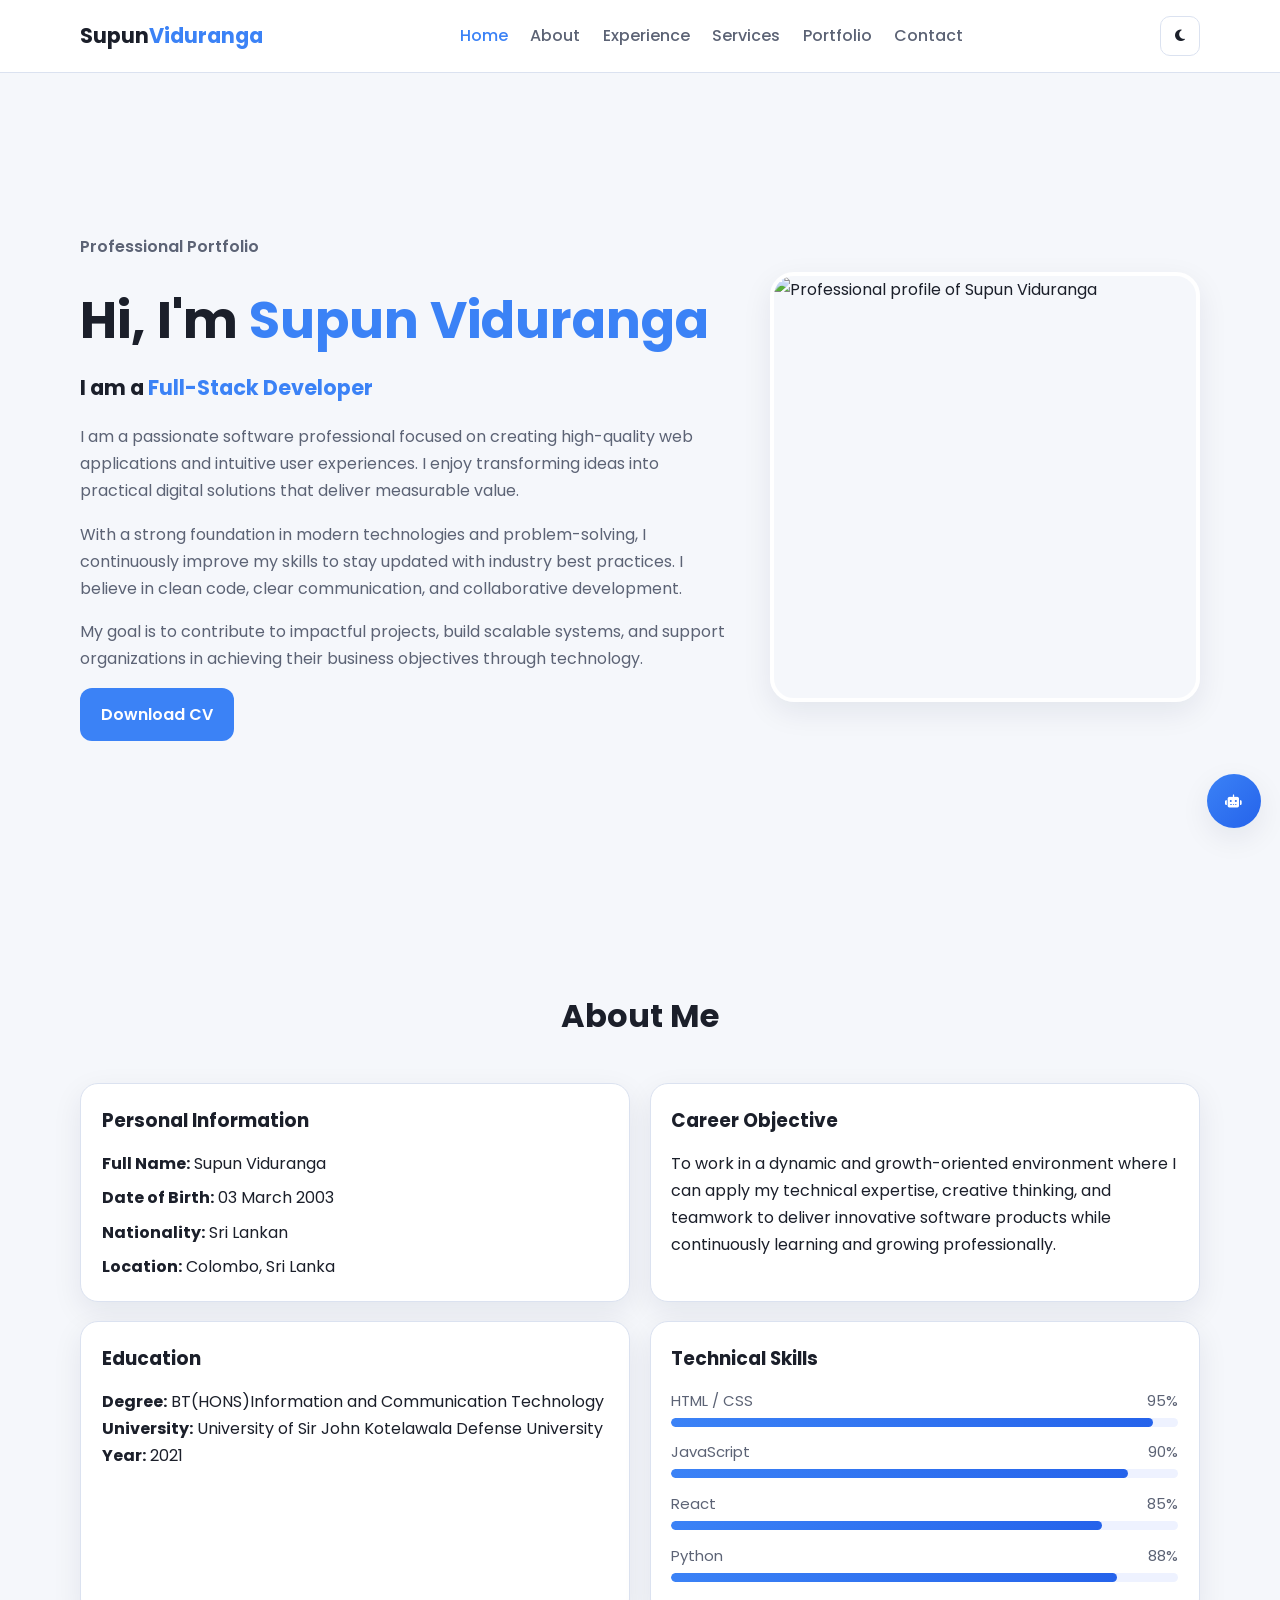
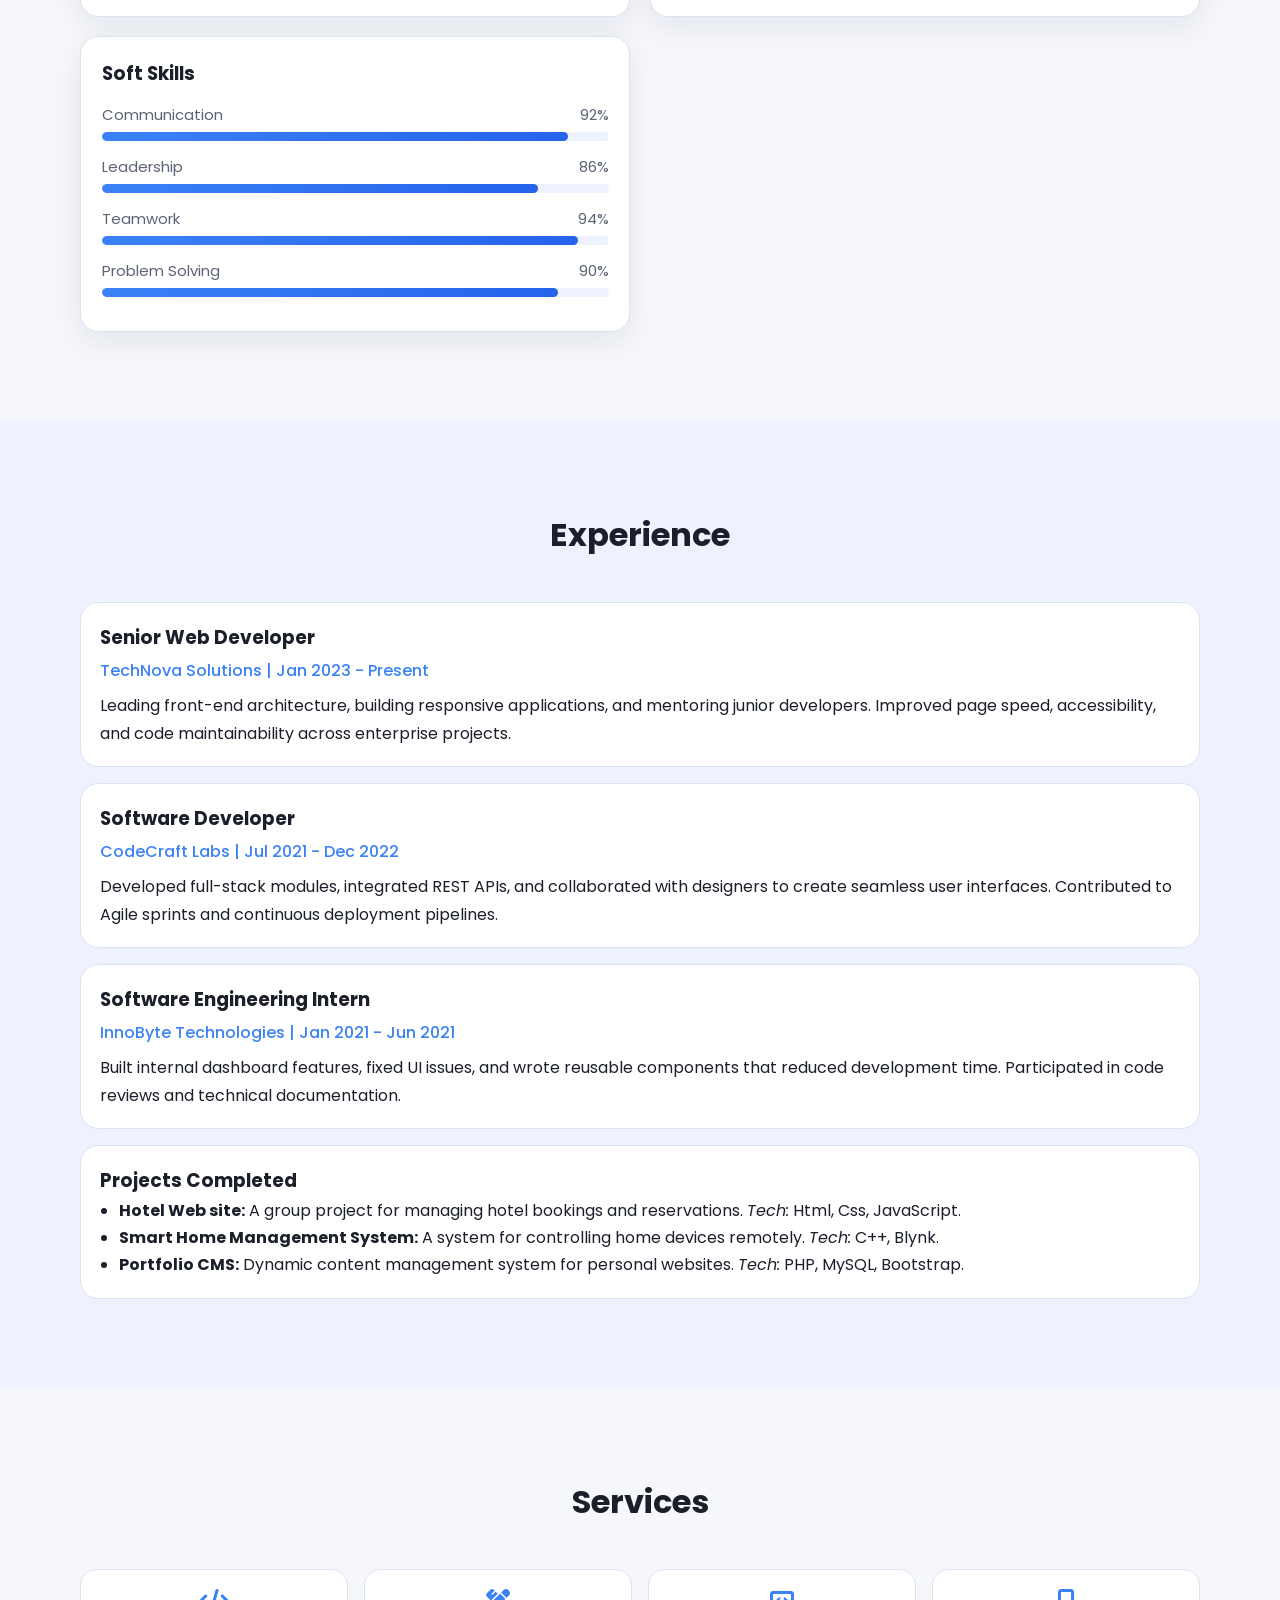
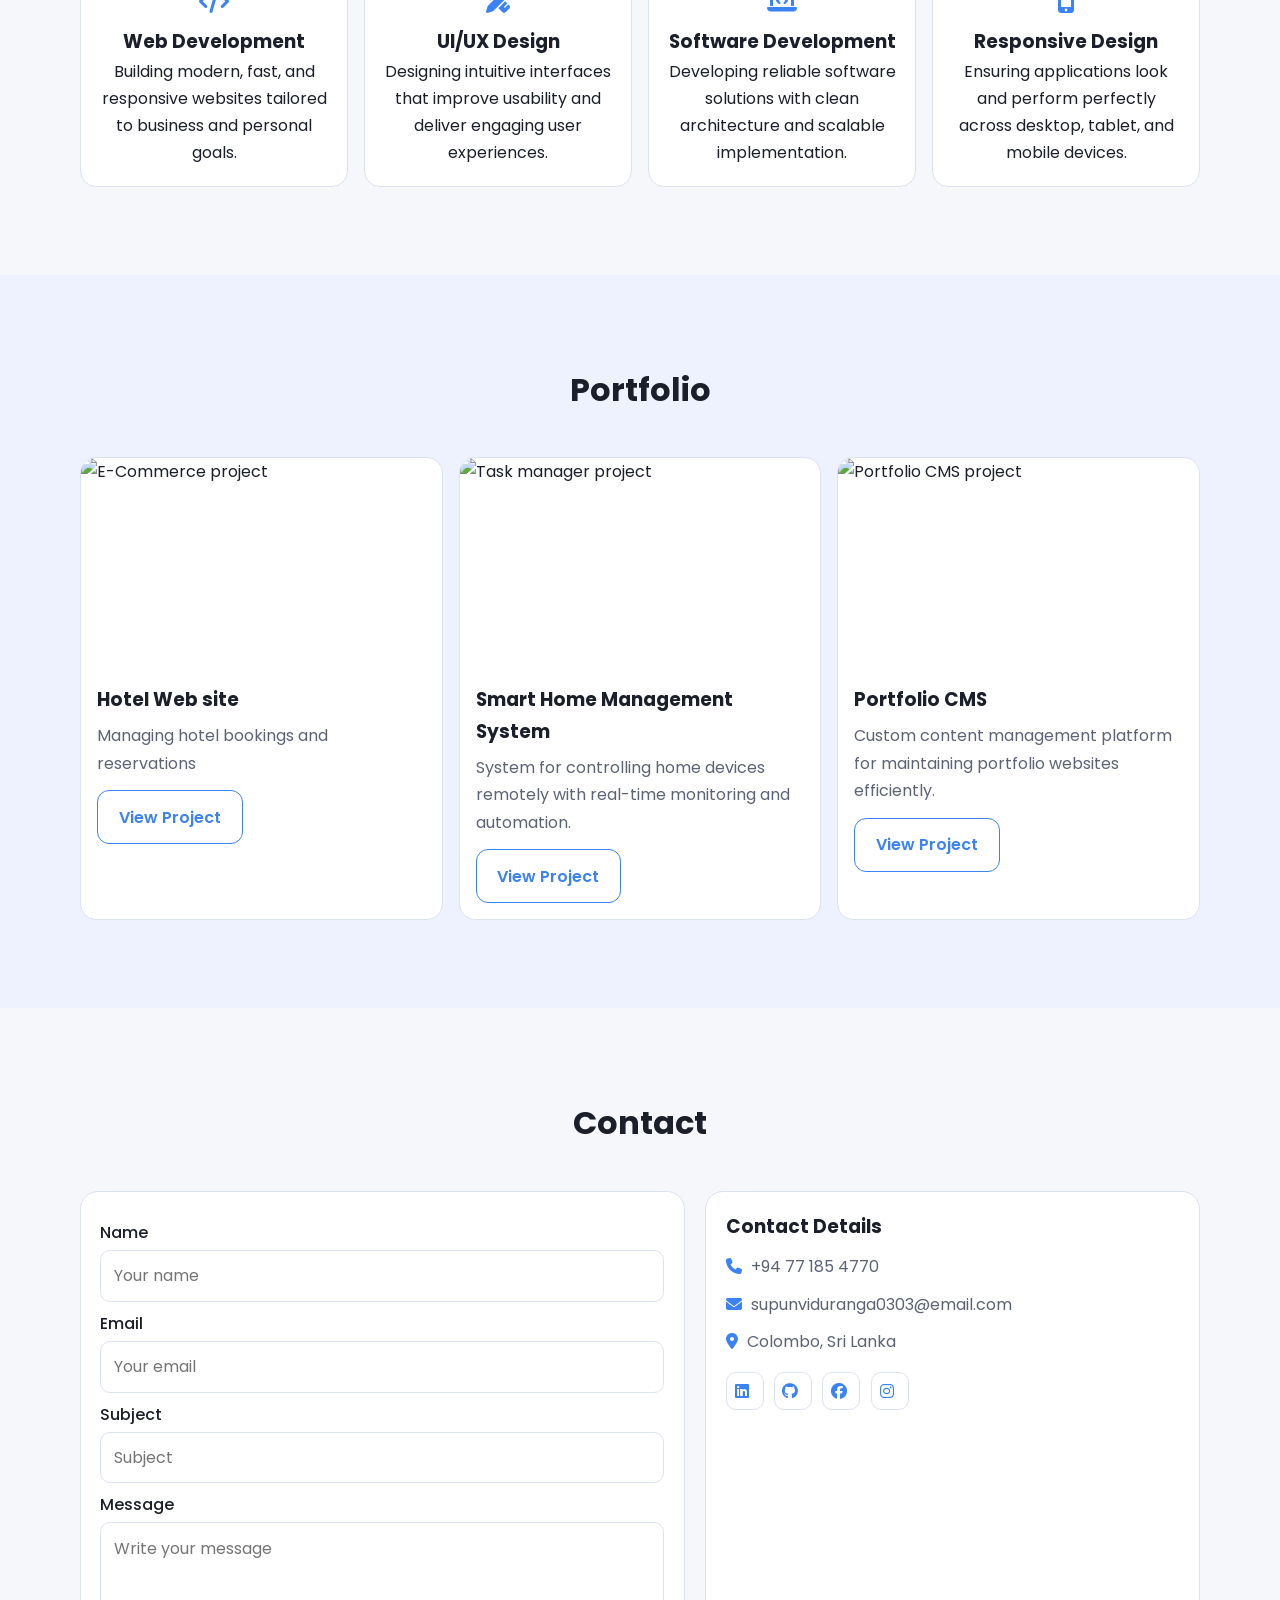
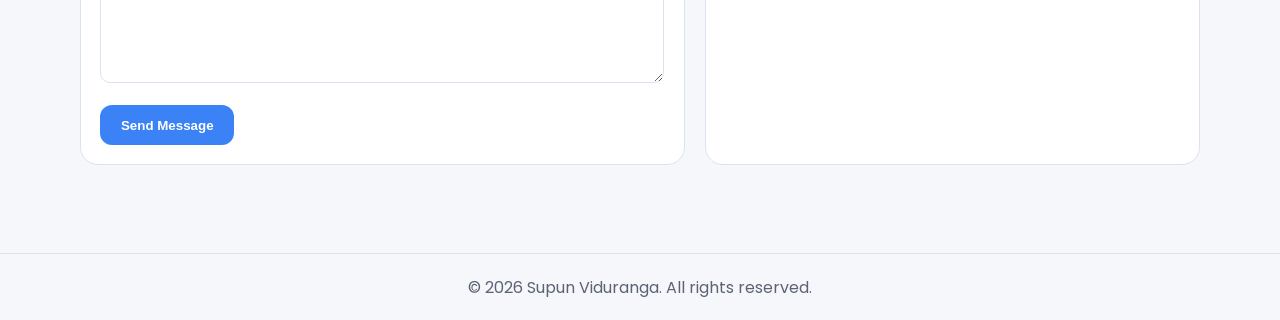
==== index.html @ 075c1f42 "Add main functionality and styles for portfolio website - Implement JavaScript for loader, mobile na" ====
<!DOCTYPE html>
<html lang="en" data-theme="light">
<head>
  <meta charset="UTF-8" />
  <meta name="viewport" content="width=device-width, initial-scale=1.0" />
  <meta name="description" content="Professional personal portfolio website" />
  <title>Supun Viduranga | Professional Portfolio</title>
  <link rel="preconnect" href="https://fonts.googleapis.com" />
  <link rel="preconnect" href="https://fonts.gstatic.com" crossorigin />
  <link href="https://fonts.googleapis.com/css2?family=Poppins:wght@300;400;500;600;700&display=swap" rel="stylesheet" />
  <link rel="stylesheet" href="https://cdnjs.cloudflare.com/ajax/libs/font-awesome/6.5.2/css/all.min.css" crossorigin="anonymous" referrerpolicy="no-referrer" />
  <link rel="stylesheet" href="style.css" />
</head>
<body>
  <!-- Loading Animation -->
  <div id="loader" class="loader-wrapper" aria-hidden="true">
    <div class="loader"></div>
  </div>

  <!-- Header / Sticky Navigation -->
  <header id="header" class="header">
    <nav class="navbar container">
      <a href="#home" class="logo">Supun<span>Viduranga</span></a>

      <button id="menu-toggle" class="menu-toggle" aria-label="Toggle menu" aria-expanded="false">
        <i class="fa-solid fa-bars"></i>
      </button>

      <ul id="nav-links" class="nav-links">
        <li><a href="#home">Home</a></li>
        <li><a href="#about">About</a></li>
        <li><a href="#experience">Experience</a></li>
        <li><a href="#services">Services</a></li>
        <li><a href="#portfolio">Portfolio</a></li>
        <li><a href="#contact">Contact</a></li>
      </ul>

      <button id="theme-toggle" class="theme-toggle" aria-label="Toggle light and dark theme">
        <i class="fa-solid fa-moon"></i>
      </button>
    </nav>
  </header>

  <main>
    <!-- Home Section -->
    <section id="home" class="section hero">
      <div class="container hero-content">
        <div class="hero-text">
          <p class="section-tag">Professional Portfolio</p>
          <h1>Hi, I'm <span>Supun Viduranga</span></h1>
          <h2 class="typing-line">I am a <span id="typing-text"></span></h2>
          <p>
            I am a passionate software professional focused on creating high-quality web applications and intuitive user experiences.
            I enjoy transforming ideas into practical digital solutions that deliver measurable value.
          </p>
          <p>
            With a strong foundation in modern technologies and problem-solving, I continuously improve my skills to stay updated
            with industry best practices. I believe in clean code, clear communication, and collaborative development.
          </p>
          <p>
            My goal is to contribute to impactful projects, build scalable systems, and support organizations in achieving their
            business objectives through technology.
          </p>
          <a href="C:\Degree\My portfolio\mycv.pdf" class="btn" download>Download CV</a>
        </div>
        <div class="hero-image">
          <img src="C:\Degree\My portfolio\my photo.jpeg" alt="Professional profile of Supun Viduranga" />
        </div>
      </div>
    </section>

    <!-- About Me Section -->
    <section id="about" class="section">
      <div class="container">
        <h2 class="section-title">About Me</h2>
        <div class="about-grid">
          <div class="about-card">
            <h3>Personal Information</h3>
            <ul class="info-list">
              <li><strong>Full Name:</strong> Supun Viduranga</li>
              <li><strong>Date of Birth:</strong> 03 March 2003</li>
              <li><strong>Nationality:</strong> Sri Lankan</li>
              <li><strong>Location:</strong> Colombo, Sri Lanka</li>
            </ul>
          </div>

          <div class="about-card">
            <h3>Career Objective</h3>
            <p>
              To work in a dynamic and growth-oriented environment where I can apply my technical expertise, creative thinking,
              and teamwork to deliver innovative software products while continuously learning and growing professionally.
            </p>
          </div>

          <div class="about-card">
            <h3>Education</h3>
            <p><strong>Degree:</strong> BT(HONS)Information and Communication Technology</p>
            <p><strong>University:</strong> University of Sir John Kotelawala Defense University</p>
            <p><strong>Year:</strong> 2021</p>
          </div>

          <div class="about-card">
            <h3>Technical Skills</h3>
            <div class="skill">
              <div class="skill-label"><span>HTML / CSS</span><span>95%</span></div>
              <div class="progress"><span style="width: 95%"></span></div>
            </div>
            <div class="skill">
              <div class="skill-label"><span>JavaScript</span><span>90%</span></div>
              <div class="progress"><span style="width: 90%"></span></div>
            </div>
            <div class="skill">
              <div class="skill-label"><span>React</span><span>85%</span></div>
              <div class="progress"><span style="width: 85%"></span></div>
            </div>
            <div class="skill">
              <div class="skill-label"><span>Python</span><span>88%</span></div>
              <div class="progress"><span style="width: 88%"></span></div>
            </div>
          </div>

          <div class="about-card">
            <h3>Soft Skills</h3>
            <div class="skill">
              <div class="skill-label"><span>Communication</span><span>92%</span></div>
              <div class="progress"><span style="width: 92%"></span></div>
            </div>
            <div class="skill">
              <div class="skill-label"><span>Leadership</span><span>86%</span></div>
              <div class="progress"><span style="width: 86%"></span></div>
            </div>
            <div class="skill">
              <div class="skill-label"><span>Teamwork</span><span>94%</span></div>
              <div class="progress"><span style="width: 94%"></span></div>
            </div>
            <div class="skill">
              <div class="skill-label"><span>Problem Solving</span><span>90%</span></div>
              <div class="progress"><span style="width: 90%"></span></div>
            </div>
          </div>
        </div>
      </div>
    </section>

    <!-- Experience Section -->
    <section id="experience" class="section alt-bg">
      <div class="container">
        <h2 class="section-title">Experience</h2>
        <div class="timeline">
          <article class="timeline-card">
            <h3>Senior Web Developer</h3>
            <p class="meta">TechNova Solutions | Jan 2023 - Present</p>
            <p>
              Leading front-end architecture, building responsive applications, and mentoring junior developers. Improved page speed,
              accessibility, and code maintainability across enterprise projects.
            </p>
          </article>

          <article class="timeline-card">
            <h3>Software Developer</h3>
            <p class="meta">CodeCraft Labs | Jul 2021 - Dec 2022</p>
            <p>
              Developed full-stack modules, integrated REST APIs, and collaborated with designers to create seamless user interfaces.
              Contributed to Agile sprints and continuous deployment pipelines.
            </p>
          </article>

          <article class="timeline-card">
            <h3>Software Engineering Intern</h3>
            <p class="meta">InnoByte Technologies | Jan 2021 - Jun 2021</p>
            <p>
              Built internal dashboard features, fixed UI issues, and wrote reusable components that reduced development time.
              Participated in code reviews and technical documentation.
            </p>
          </article>
        </div>

        <div class="projects-summary">
          <h3>Projects Completed</h3>
          <ul>
            <li><strong>Hotel Web site:</strong> A group project for managing hotel bookings and reservations. <em>Tech:</em> Html, Css, JavaScript.</li>
            <li><strong>Smart Home Management System:</strong> A system for controlling home devices remotely. <em>Tech:</em> C++, Blynk.</li>
            <li><strong>Portfolio CMS:</strong> Dynamic content management system for personal websites. <em>Tech:</em> PHP, MySQL, Bootstrap.</li>
          </ul>
        </div>
      </div>
    </section>

    <!-- Services Section -->
    <section id="services" class="section">
      <div class="container">
        <h2 class="section-title">Services</h2>
        <div class="services-grid">
          <article class="service-card">
            <i class="fa-solid fa-code"></i>
            <h3>Web Development</h3>
            <p>Building modern, fast, and responsive websites tailored to business and personal goals.</p>
          </article>
          <article class="service-card">
            <i class="fa-solid fa-pen-ruler"></i>
            <h3>UI/UX Design</h3>
            <p>Designing intuitive interfaces that improve usability and deliver engaging user experiences.</p>
          </article>
          <article class="service-card">
            <i class="fa-solid fa-laptop-code"></i>
            <h3>Software Development</h3>
            <p>Developing reliable software solutions with clean architecture and scalable implementation.</p>
          </article>
          <article class="service-card">
            <i class="fa-solid fa-mobile-screen-button"></i>
            <h3>Responsive Design</h3>
            <p>Ensuring applications look and perform perfectly across desktop, tablet, and mobile devices.</p>
          </article>
        </div>
      </div>
    </section>

    <!-- Portfolio / Projects Section -->
    <section id="portfolio" class="section alt-bg">
      <div class="container">
        <h2 class="section-title">Portfolio</h2>
        <div class="portfolio-grid">
          <article class="project-card">
            <img src="https://images.unsplash.com/photo-1461749280684-dccba630e2f6?w=800&h=500&fit=crop" alt="E-Commerce project" />
            <div class="project-content">
              <h3>Hotel Web site</h3>
              <p>Managing hotel bookings and reservations</p>
              <a class="btn-outline" href="https://github.com" target="_blank" rel="noopener noreferrer">View Project</a>
            </div>
          </article>

          <article class="project-card">
            <img src="https://images.unsplash.com/photo-1516116216624-53e697fedbea?w=800&h=500&fit=crop" alt="Task manager project" />
            <div class="project-content">
              <h3>Smart Home Management System</h3>
              <p>System for controlling home devices remotely with real-time monitoring and automation.</p>
              <a class="btn-outline" href="https://github.com/Supun-0303/Smart-Home" target="_blank" rel="noopener noreferrer">View Project</a>
            </div>
          </article>

          <article class="project-card">
            <img src="https://images.unsplash.com/photo-1498050108023-c5249f4df085?w=800&h=500&fit=crop" alt="Portfolio CMS project" />
            <div class="project-content">
              <h3>Portfolio CMS</h3>
              <p>Custom content management platform for maintaining portfolio websites efficiently.</p>
              <a class="btn-outline" href="https://github.com" target="_blank" rel="noopener noreferrer">View Project</a>
            </div>
          </article>
        </div>
      </div>
    </section>

    <!-- Contact Section -->
    <section id="contact" class="section">
      <div class="container">
        <h2 class="section-title">Contact</h2>
        <div class="contact-grid">
          <form class="contact-form" id="contact-form">
            <label for="name">Name</label>
            <input type="text" id="name" name="name" placeholder="Your name" required />

            <label for="email">Email</label>
            <input type="email" id="email" name="email" placeholder="Your email" required />

            <label for="subject">Subject</label>
            <input type="text" id="subject" name="subject" placeholder="Subject" required />

            <label for="message">Message</label>
            <textarea id="message" name="message" rows="5" placeholder="Write your message" required></textarea>

            <button type="submit" class="btn">Send Message</button>
          </form>

          <div class="contact-info">
            <h3>Contact Details</h3>
            <p><i class="fa-solid fa-phone"></i> +94 77 185 4770</p>
            <p><i class="fa-solid fa-envelope"></i> supunviduranga0303@email.com</p>
            <p><i class="fa-solid fa-location-dot"></i> Colombo, Sri Lanka</p>

            <div class="social-links">
              <a href="https://www.linkedin.com/in/supun-viduranga-77b455316?utm_source=share&utm_campaign=share_via&utm_content=profile&utm_medium=android_app" target="_blank" rel="noopener noreferrer" aria-label="LinkedIn"><i class="fa-brands fa-linkedin"></i></a>
              <a href="https://github.com/Supun-0303" target="_blank" rel="noopener noreferrer" aria-label="GitHub"><i class="fa-brands fa-github"></i></a>
              <a href="https://www.facebook.com/supun.viduranga.12/about/?fb_profile_edit_entry_point=%7B%22click_point%22%3A%22edit_profile_button%22%2C%22feature%22%3A%22profile_header%22%7D&id=100032222" target="_blank" rel="noopener noreferrer" aria-label="Facebook"><i class="fa-brands fa-facebook"></i></a>
              <a href="https://www.instagram.com/supun_0303_/" target="_blank" rel="noopener noreferrer" aria-label="Instagram"><i class="fa-brands fa-instagram"></i></a>
            </div>
        </div>
      </div>
    </section>
  </main>

  <!-- Scroll To Top -->
  <button id="scroll-top" class="scroll-top" aria-label="Scroll to top">
    <i class="fa-solid fa-arrow-up"></i>
  </button>

  <!-- Floating AI Chatbot -->
  <button id="chatbot-toggle" class="chatbot-toggle" aria-label="Open AI Chatbot">
    <i class="fa-solid fa-robot"></i>
  </button>

  <section id="chatbot-box" class="chatbot-box" aria-label="AI Chatbot" aria-hidden="true">
    <header class="chatbot-header">
      <h3>AI Assistant</h3>
      <button id="chatbot-close" aria-label="Close chatbot"><i class="fa-solid fa-xmark"></i></button>
    </header>

    <div id="chatbot-messages" class="chatbot-messages">
      <div class="bot-message">Hello! Ask me about my skills, projects, or who I am.</div>
    </div>

    <form id="chatbot-form" class="chatbot-input-area">
      <input type="text" id="chatbot-input" placeholder="Ask something..." required />
      <button type="submit"><i class="fa-solid fa-paper-plane"></i></button>
    </form>
  </section>

  <footer class="footer">
    <div class="container">
      <p>&copy; 2026 Supun Viduranga. All rights reserved.</p>
    </div>
  </footer>

  <script src="script.js"></script>
</body>
</html>
---- style.css ----
/* Base Reset */
* {
  margin: 0;
  padding: 0;
  box-sizing: border-box;
}

:root {
  --bg: #f5f7fb;
  --surface: #ffffff;
  --surface-alt: #eef2ff;
  --text: #1b1f2a;
  --muted: #5c6375;
  --primary: #3b82f6;
  --primary-dark: #2563eb;
  --border: #dbe2f0;
  --shadow: 0 10px 30px rgba(19, 31, 63, 0.08);
}

html[data-theme="dark"] {
  --bg: #0f172a;
  --surface: #111827;
  --surface-alt: #1f2937;
  --text: #e5e7eb;
  --muted: #9ca3af;
  --primary: #60a5fa;
  --primary-dark: #3b82f6;
  --border: #334155;
  --shadow: 0 12px 28px rgba(0, 0, 0, 0.35);
}

html {
  scroll-behavior: smooth;
}

body {
  font-family: "Poppins", sans-serif;
  background: var(--bg);
  color: var(--text);
  line-height: 1.7;
  transition: background 0.3s ease, color 0.3s ease;
}

img {
  max-width: 100%;
  display: block;
}

a {
  text-decoration: none;
  color: inherit;
}

.container {
  width: min(1120px, 92%);
  margin-inline: auto;
}

.section {
  padding: 5.5rem 0;
}

.alt-bg {
  background: var(--surface-alt);
}

.section-title {
  text-align: center;
  font-size: clamp(1.75rem, 2.5vw, 2.2rem);
  margin-bottom: 2.5rem;
}

.section-tag {
  color: var(--primary);
  font-weight: 600;
  margin-bottom: 0.8rem;
}

/* Loader */
.loader-wrapper {
  position: fixed;
  inset: 0;
  background: var(--bg);
  display: grid;
  place-items: center;
  z-index: 3000;
  transition: opacity 0.45s ease, visibility 0.45s ease;
}

.loader-wrapper.hide {
  opacity: 0;
  visibility: hidden;
}

.loader {
  width: 52px;
  height: 52px;
  border: 5px solid var(--border);
  border-top-color: var(--primary);
  border-radius: 50%;
  animation: spin 0.85s linear infinite;
}

@keyframes spin {
  to {
    transform: rotate(360deg);
  }
}

/* Header */
.header {
  position: sticky;
  top: 0;
  z-index: 1200;
  background: color-mix(in srgb, var(--surface) 92%, transparent);
  backdrop-filter: blur(10px);
  border-bottom: 1px solid var(--border);
}

.navbar {
  display: flex;
  align-items: center;
  justify-content: space-between;
  min-height: 72px;
  gap: 1rem;
}

.logo {
  font-size: 1.3rem;
  font-weight: 700;
}

.logo span {
  color: var(--primary);
}

.nav-links {
  list-style: none;
  display: flex;
  align-items: center;
  gap: 1.4rem;
}

.nav-links a {
  color: var(--muted);
  font-weight: 500;
  transition: color 0.25s ease;
}

.nav-links a:hover,
.nav-links a.active {
  color: var(--primary);
}

.menu-toggle,
.theme-toggle {
  border: 1px solid var(--border);
  background: var(--surface);
  color: var(--text);
  width: 40px;
  height: 40px;
  border-radius: 10px;
  display: grid;
  place-items: center;
  cursor: pointer;
  transition: transform 0.2s ease, background 0.3s ease;
}

.menu-toggle {
  display: none;
}

.menu-toggle:hover,
.theme-toggle:hover {
  transform: translateY(-2px);
}

/* Hero */
.hero {
  min-height: calc(100vh - 72px);
  display: flex;
  align-items: center;
}

.hero-content {
  display: grid;
  grid-template-columns: 1.2fr 0.8fr;
  gap: 2.8rem;
  align-items: center;
}

.hero-text h1 {
  font-size: clamp(2rem, 4.2vw, 3.2rem);
  margin-bottom: 0.4rem;
}

.hero-text h1 span,
.typing-line span {
  color: var(--primary);
}

.typing-line {
  font-size: 1.3rem;
  margin-bottom: 1.1rem;
  min-height: 2rem;
}

.hero-text p {
  color: var(--muted);
  margin-bottom: 1rem;
}

.hero-image img {
  border-radius: 24px;
  border: 4px solid var(--surface);
  box-shadow: var(--shadow);
  aspect-ratio: 1 / 1;
  object-fit: cover;
}

.btn,
.btn-outline {
  display: inline-flex;
  align-items: center;
  justify-content: center;
  border-radius: 12px;
  padding: 0.78rem 1.3rem;
  font-weight: 600;
  transition: all 0.25s ease;
  border: none;
  cursor: pointer;
}

.btn {
  background: var(--primary);
  color: #fff;
}

.btn:hover {
  background: var(--primary-dark);
  transform: translateY(-2px);
}

.btn-outline {
  background: transparent;
  border: 1px solid var(--primary);
  color: var(--primary);
}

.btn-outline:hover {
  background: var(--primary);
  color: #fff;
}

/* About */
.about-grid {
  display: grid;
  grid-template-columns: repeat(2, minmax(0, 1fr));
  gap: 1.2rem;
}

.about-card {
  background: var(--surface);
  border: 1px solid var(--border);
  border-radius: 18px;
  padding: 1.3rem;
  box-shadow: var(--shadow);
}

.about-card h3 {
  margin-bottom: 0.8rem;
}

.info-list {
  list-style: none;
  display: grid;
  gap: 0.45rem;
}

.skill {
  margin-bottom: 0.8rem;
}

.skill-label {
  display: flex;
  justify-content: space-between;
  font-size: 0.93rem;
  color: var(--muted);
  margin-bottom: 0.3rem;
}

.progress {
  height: 9px;
  background: var(--surface-alt);
  border-radius: 999px;
  overflow: hidden;
}

.progress span {
  display: block;
  height: 100%;
  background: linear-gradient(90deg, var(--primary), var(--primary-dark));
  border-radius: inherit;
}

/* Experience */
.timeline {
  display: grid;
  gap: 1rem;
}

.timeline-card,
.projects-summary {
  background: var(--surface);
  border: 1px solid var(--border);
  border-radius: 18px;
  padding: 1.2rem;
}

.timeline-card h3 {
  margin-bottom: 0.2rem;
}

.meta {
  color: var(--primary);
  font-weight: 500;
  margin-bottom: 0.5rem;
}

.projects-summary {
  margin-top: 1rem;
}

.projects-summary ul {
  padding-left: 1.15rem;
}

/* Services */
.services-grid {
  display: grid;
  grid-template-columns: repeat(4, minmax(0, 1fr));
  gap: 1rem;
}

.service-card {
  background: var(--surface);
  border: 1px solid var(--border);
  border-radius: 16px;
  padding: 1.2rem;
  text-align: center;
  transition: transform 0.25s ease, box-shadow 0.25s ease;
}

.service-card i {
  font-size: 1.5rem;
  color: var(--primary);
  margin-bottom: 0.8rem;
}

.service-card:hover {
  transform: translateY(-6px);
  box-shadow: var(--shadow);
}

/* Portfolio */
.portfolio-grid {
  display: grid;
  grid-template-columns: repeat(3, minmax(0, 1fr));
  gap: 1rem;
}

.project-card {
  background: var(--surface);
  border: 1px solid var(--border);
  border-radius: 16px;
  overflow: hidden;
  transition: transform 0.25s ease, box-shadow 0.25s ease;
}

.project-card img {
  width: 100%;
  height: 210px;
  object-fit: cover;
  transition: transform 0.35s ease;
}

.project-content {
  padding: 1rem;
}

.project-content p {
  color: var(--muted);
  margin: 0.4rem 0 0.85rem;
}

.project-card:hover {
  transform: translateY(-5px);
  box-shadow: var(--shadow);
}

.project-card:hover img {
  transform: scale(1.05);
}

/* Contact */
.contact-grid {
  display: grid;
  grid-template-columns: 1.1fr 0.9fr;
  gap: 1.3rem;
}

.contact-form,
.contact-info {
  background: var(--surface);
  border: 1px solid var(--border);
  border-radius: 18px;
  padding: 1.2rem;
}

.contact-form label {
  display: block;
  margin: 0.5rem 0 0.25rem;
  font-weight: 500;
}

.contact-form input,
.contact-form textarea {
  width: 100%;
  border: 1px solid var(--border);
  background: transparent;
  color: var(--text);
  border-radius: 10px;
  padding: 0.7rem 0.8rem;
  font: inherit;
}

.contact-form textarea {
  resize: vertical;
}

.contact-form .btn {
  margin-top: 0.9rem;
}

.contact-info p {
  margin: 0.65rem 0;
  color: var(--muted);
}

.contact-info i {
  color: var(--primary);
  margin-right: 0.35rem;
}

.social-links {
  display: flex;
  gap: 0.65rem;
  margin-top: 1rem;
}

.social-links a {
  width: 38px;
  height: 38px;
  border-radius: 10px;
  border: 1px solid var(--border);
  display: grid;
  place-items: center;
  transition: all 0.25s ease;
}

.social-links a:hover {
  background: var(--primary);
  color: #fff;
  border-color: var(--primary);
}

/* Footer */
.footer {
  border-top: 1px solid var(--border);
  padding: 1.2rem 0;
  text-align: center;
  color: var(--muted);
}

/* Scroll Top */
.scroll-top {
  position: fixed;
  right: 1.2rem;
  bottom: 1.2rem;
  width: 44px;
  height: 44px;
  border: none;
  border-radius: 12px;
  background: var(--primary);
  color: #fff;
  cursor: pointer;
  display: grid;
  place-items: center;
  box-shadow: var(--shadow);
  opacity: 0;
  visibility: hidden;
  transition: all 0.25s ease;
  z-index: 1400;
}

.scroll-top.show {
  opacity: 1;
  visibility: visible;
}

/* Chatbot */
.chatbot-toggle {
  position: fixed;
  right: 1.2rem;
  bottom: 4.5rem;
  width: 54px;
  height: 54px;
  border: none;
  border-radius: 50%;
  background: linear-gradient(135deg, var(--primary), var(--primary-dark));
  color: #fff;
  cursor: pointer;
  box-shadow: var(--shadow);
  z-index: 1400;
  transition: transform 0.25s ease;
}

.chatbot-toggle:hover {
  transform: translateY(-4px);
}

.chatbot-box {
  position: fixed;
  right: 1.2rem;
  bottom: 8.4rem;
  width: min(360px, calc(100% - 2.4rem));
  background: var(--surface);
  border: 1px solid var(--border);
  border-radius: 16px;
  box-shadow: var(--shadow);
  overflow: hidden;
  opacity: 0;
  transform: translateY(8px) scale(0.98);
  visibility: hidden;
  transition: all 0.25s ease;
  z-index: 1500;
}

.chatbot-box.open {
  opacity: 1;
  visibility: visible;
  transform: translateY(0) scale(1);
}

.chatbot-header {
  background: var(--primary);
  color: #fff;
  padding: 0.8rem 0.95rem;
  display: flex;
  align-items: center;
  justify-content: space-between;
}

.chatbot-header button {
  border: none;
  background: transparent;
  color: inherit;
  cursor: pointer;
}

.chatbot-messages {
  max-height: 280px;
  overflow-y: auto;
  padding: 0.85rem;
  display: grid;
  gap: 0.6rem;
}

.bot-message,
.user-message {
  max-width: 85%;
  padding: 0.6rem 0.75rem;
  border-radius: 12px;
  font-size: 0.92rem;
}

.bot-message {
  background: var(--surface-alt);
  justify-self: start;
}

.user-message {
  background: var(--primary);
  color: #fff;
  justify-self: end;
}

.chatbot-input-area {
  display: flex;
  gap: 0.45rem;
  border-top: 1px solid var(--border);
  padding: 0.7rem;
}

.chatbot-input-area input {
  flex: 1;
  border: 1px solid var(--border);
  border-radius: 10px;
  padding: 0.6rem 0.7rem;
  font: inherit;
  background: transparent;
  color: var(--text);
}

.chatbot-input-area button {
  border: none;
  border-radius: 10px;
  width: 40px;
  background: var(--primary);
  color: #fff;
  cursor: pointer;
}

/* Animation Utility */
.reveal {
  opacity: 0;
  transform: translateY(20px);
  transition: all 0.55s ease;
}

.reveal.visible {
  opacity: 1;
  transform: translateY(0);
}

/* Responsive */
@media (max-width: 1024px) {
  .services-grid {
    grid-template-columns: repeat(2, minmax(0, 1fr));
  }

  .portfolio-grid {
    grid-template-columns: repeat(2, minmax(0, 1fr));
  }

  .hero-content,
  .contact-grid {
    grid-template-columns: 1fr;
  }

  .hero-image {
    max-width: 420px;
  }
}

@media (max-width: 768px) {
  .menu-toggle {
    display: grid;
  }

  .nav-links {
    position: absolute;
    top: 72px;
    left: 0;
    right: 0;
    background: var(--surface);
    border-top: 1px solid var(--border);
    border-bottom: 1px solid var(--border);
    flex-direction: column;
    gap: 0.6rem;
    padding: 1rem;
    opacity: 0;
    pointer-events: none;
    transform: translateY(-8px);
    transition: all 0.25s ease;
  }

  .nav-links.show {
    opacity: 1;
    pointer-events: auto;
    transform: translateY(0);
  }

  .about-grid,
  .services-grid,
  .portfolio-grid {
    grid-template-columns: 1fr;
  }

  .section {
    padding: 4.3rem 0;
  }

  .chatbot-toggle {
    right: 1rem;
    bottom: 4.1rem;
  }

  .chatbot-box {
    right: 1rem;
    bottom: 7.8rem;
  }
}
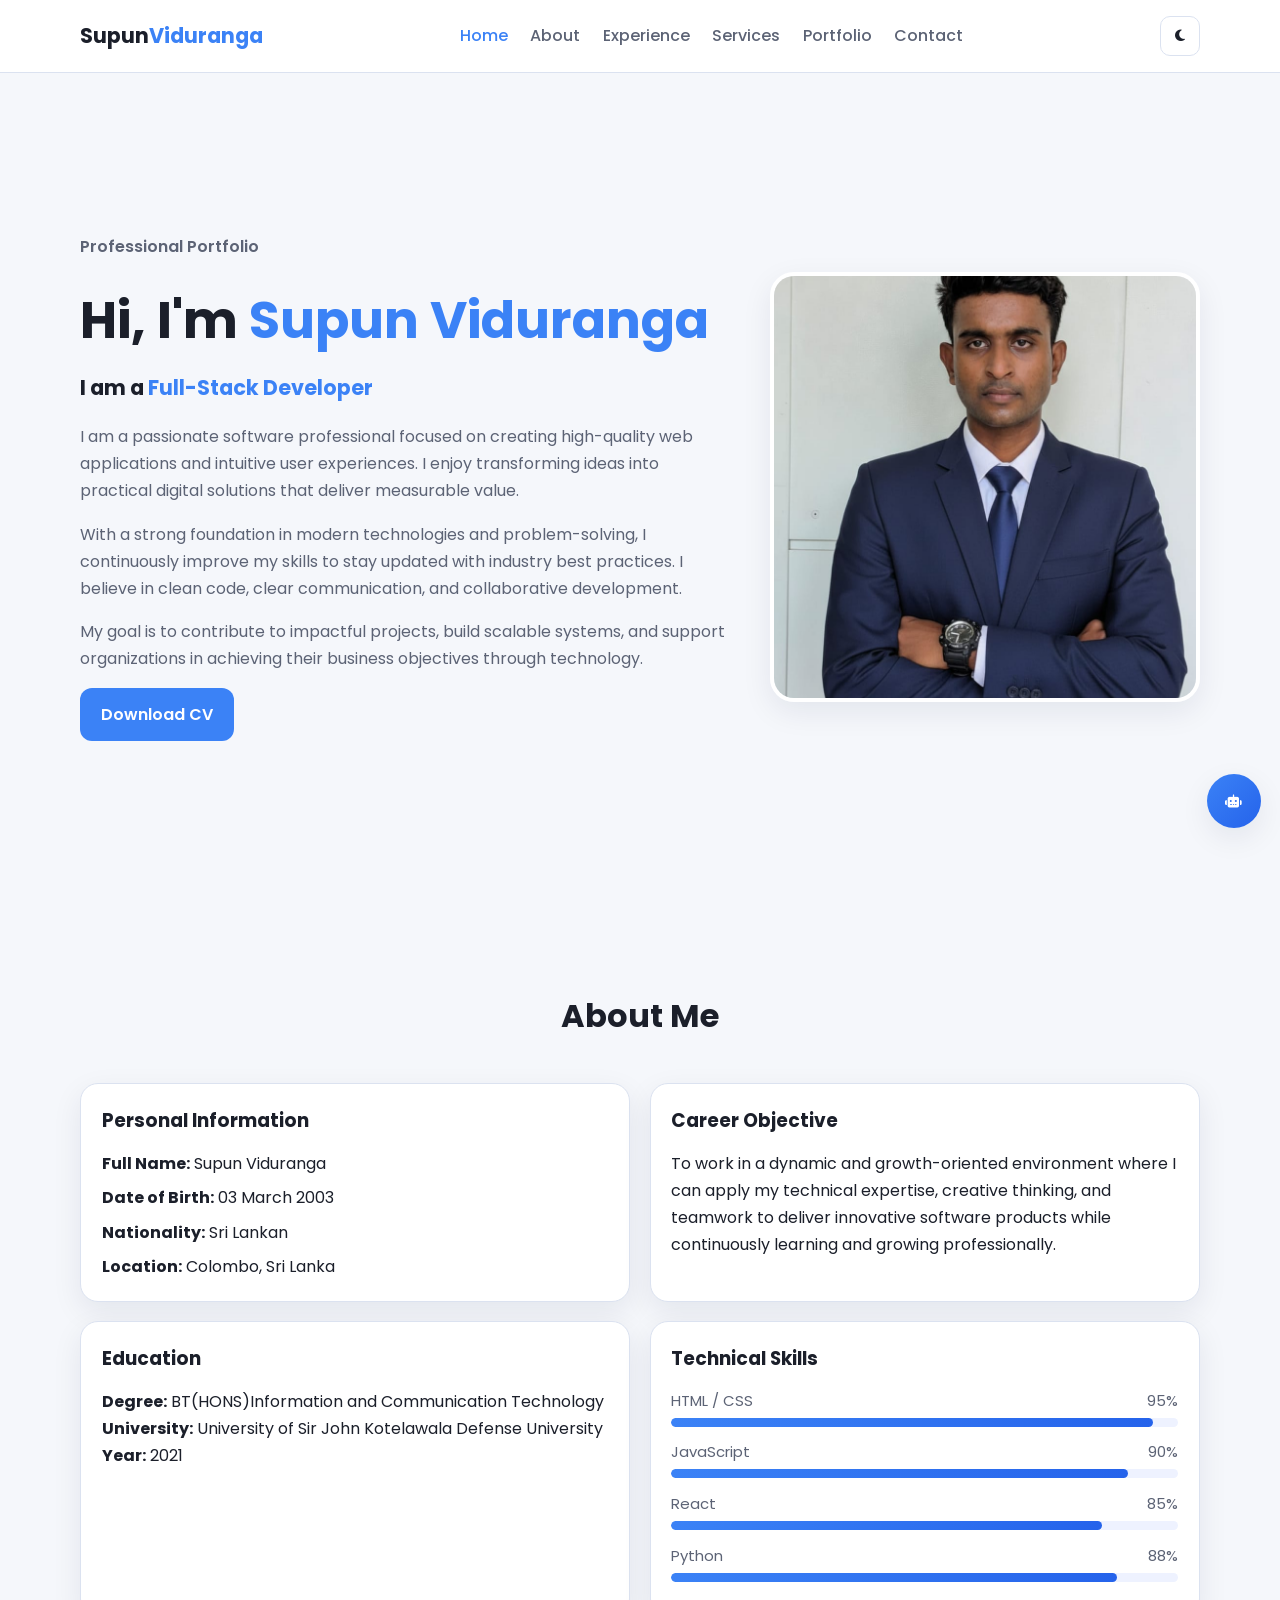
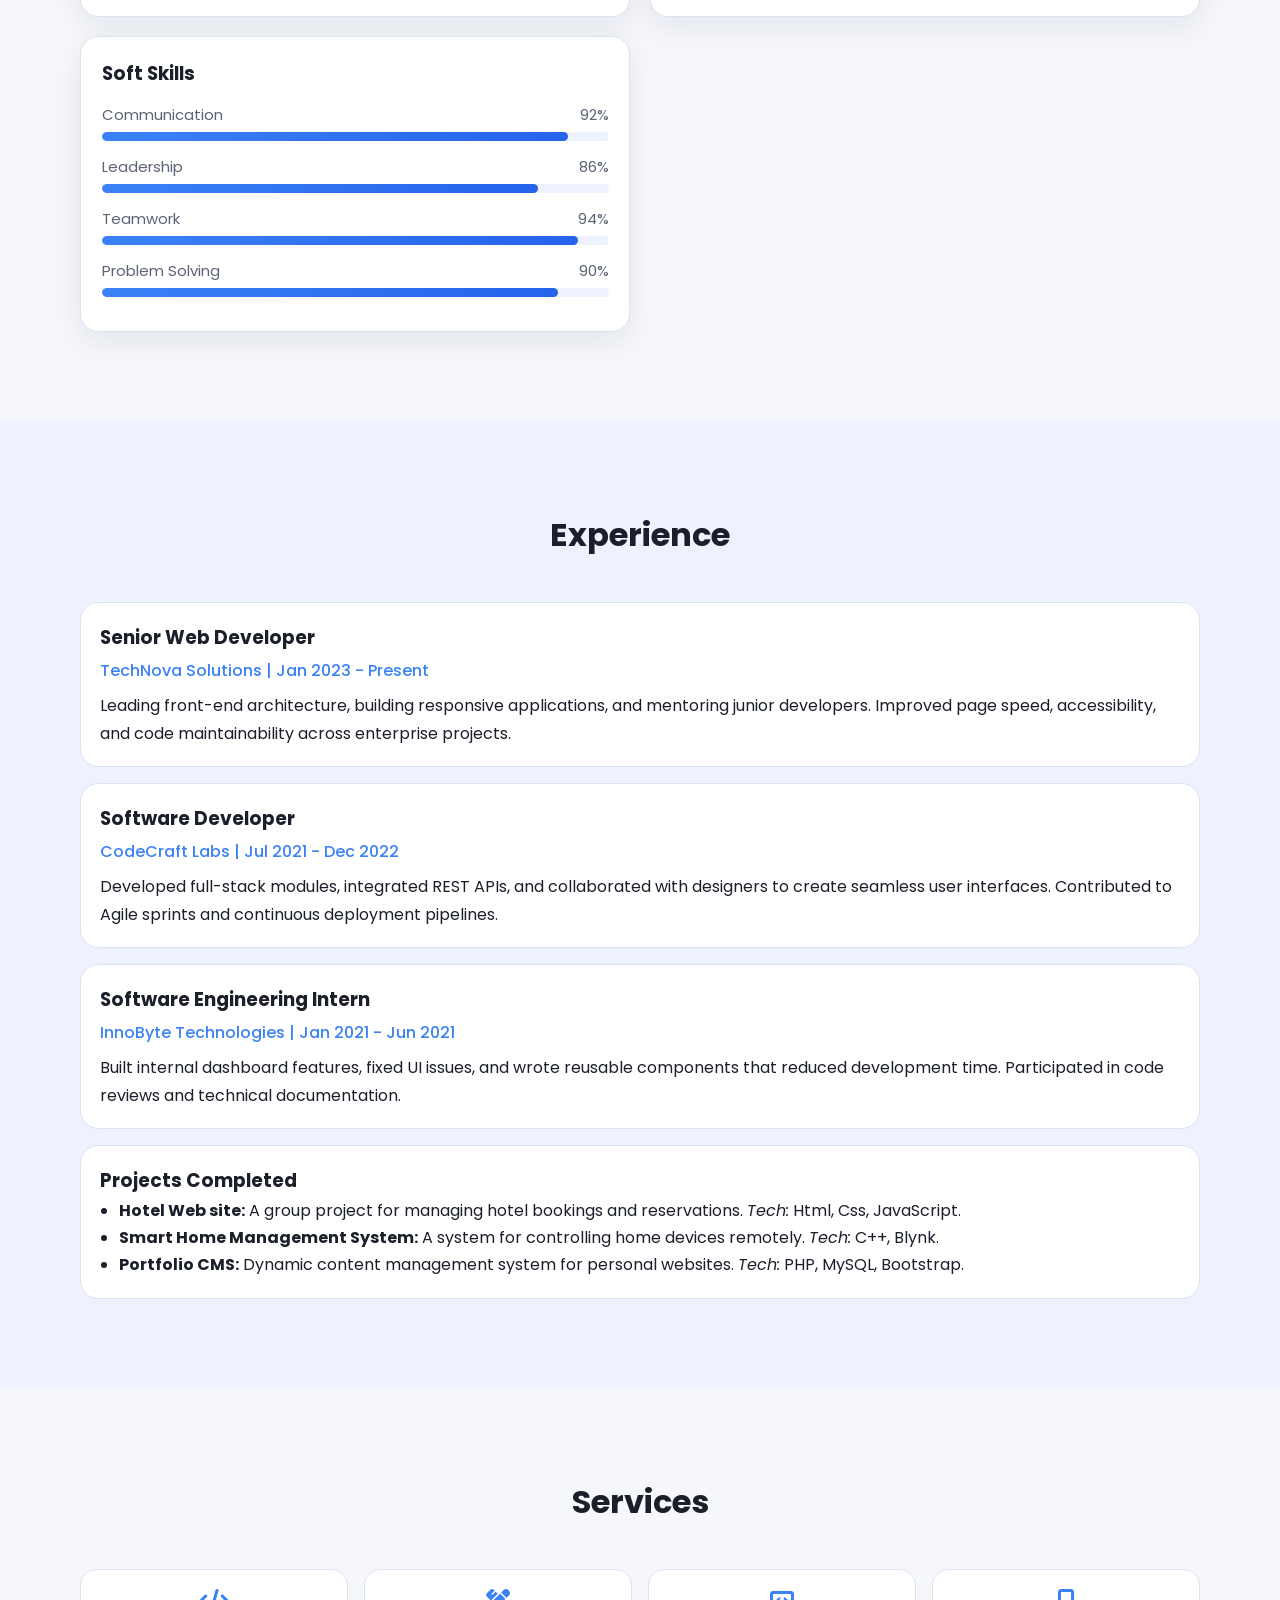
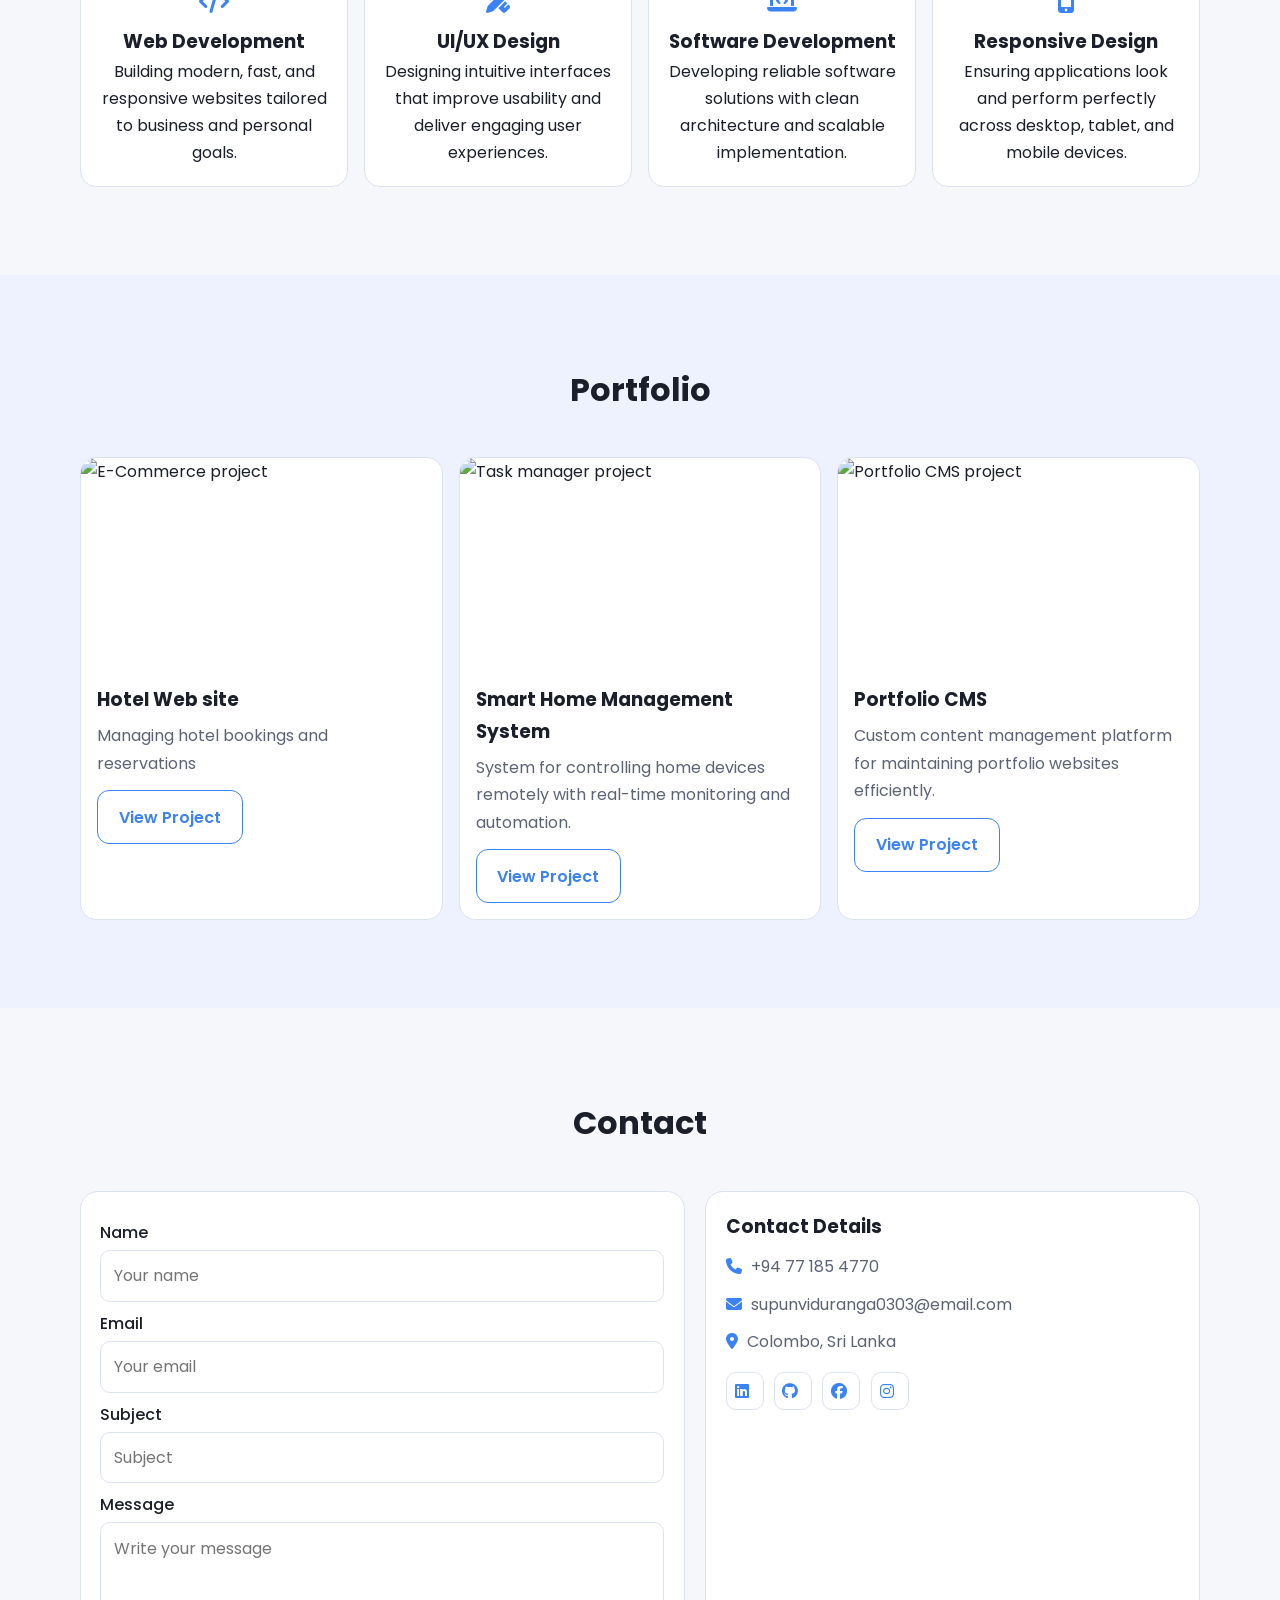
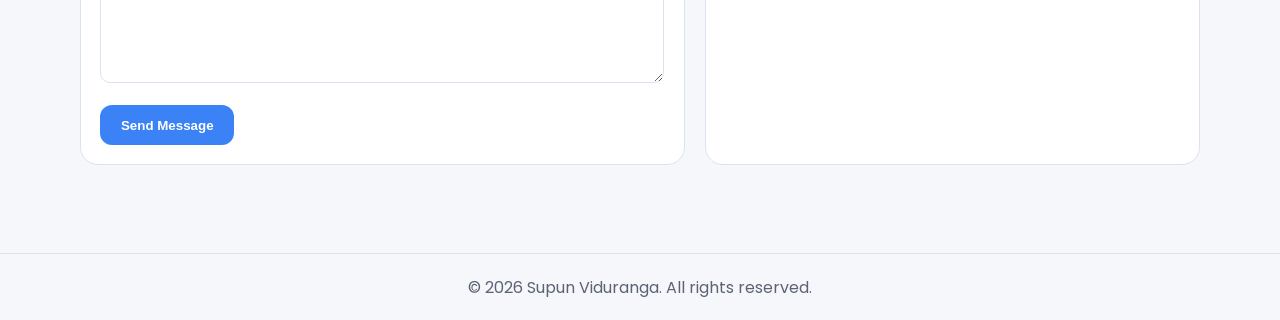
==== commit 65852f15: "Fix image source path in hero section of index.html" ====
--- a/index.html
+++ b/index.html
@@ -64,7 +64,7 @@
           <a href="C:\Degree\My portfolio\mycv.pdf" class="btn" download>Download CV</a>
         </div>
         <div class="hero-image">
-          <img src="C:\Degree\My portfolio\my photo.jpeg" alt="Professional profile of Supun Viduranga" />
+          <img src="./my photo.jpeg" alt="Professional profile of Supun Viduranga" />
         </div>
       </div>
     </section>
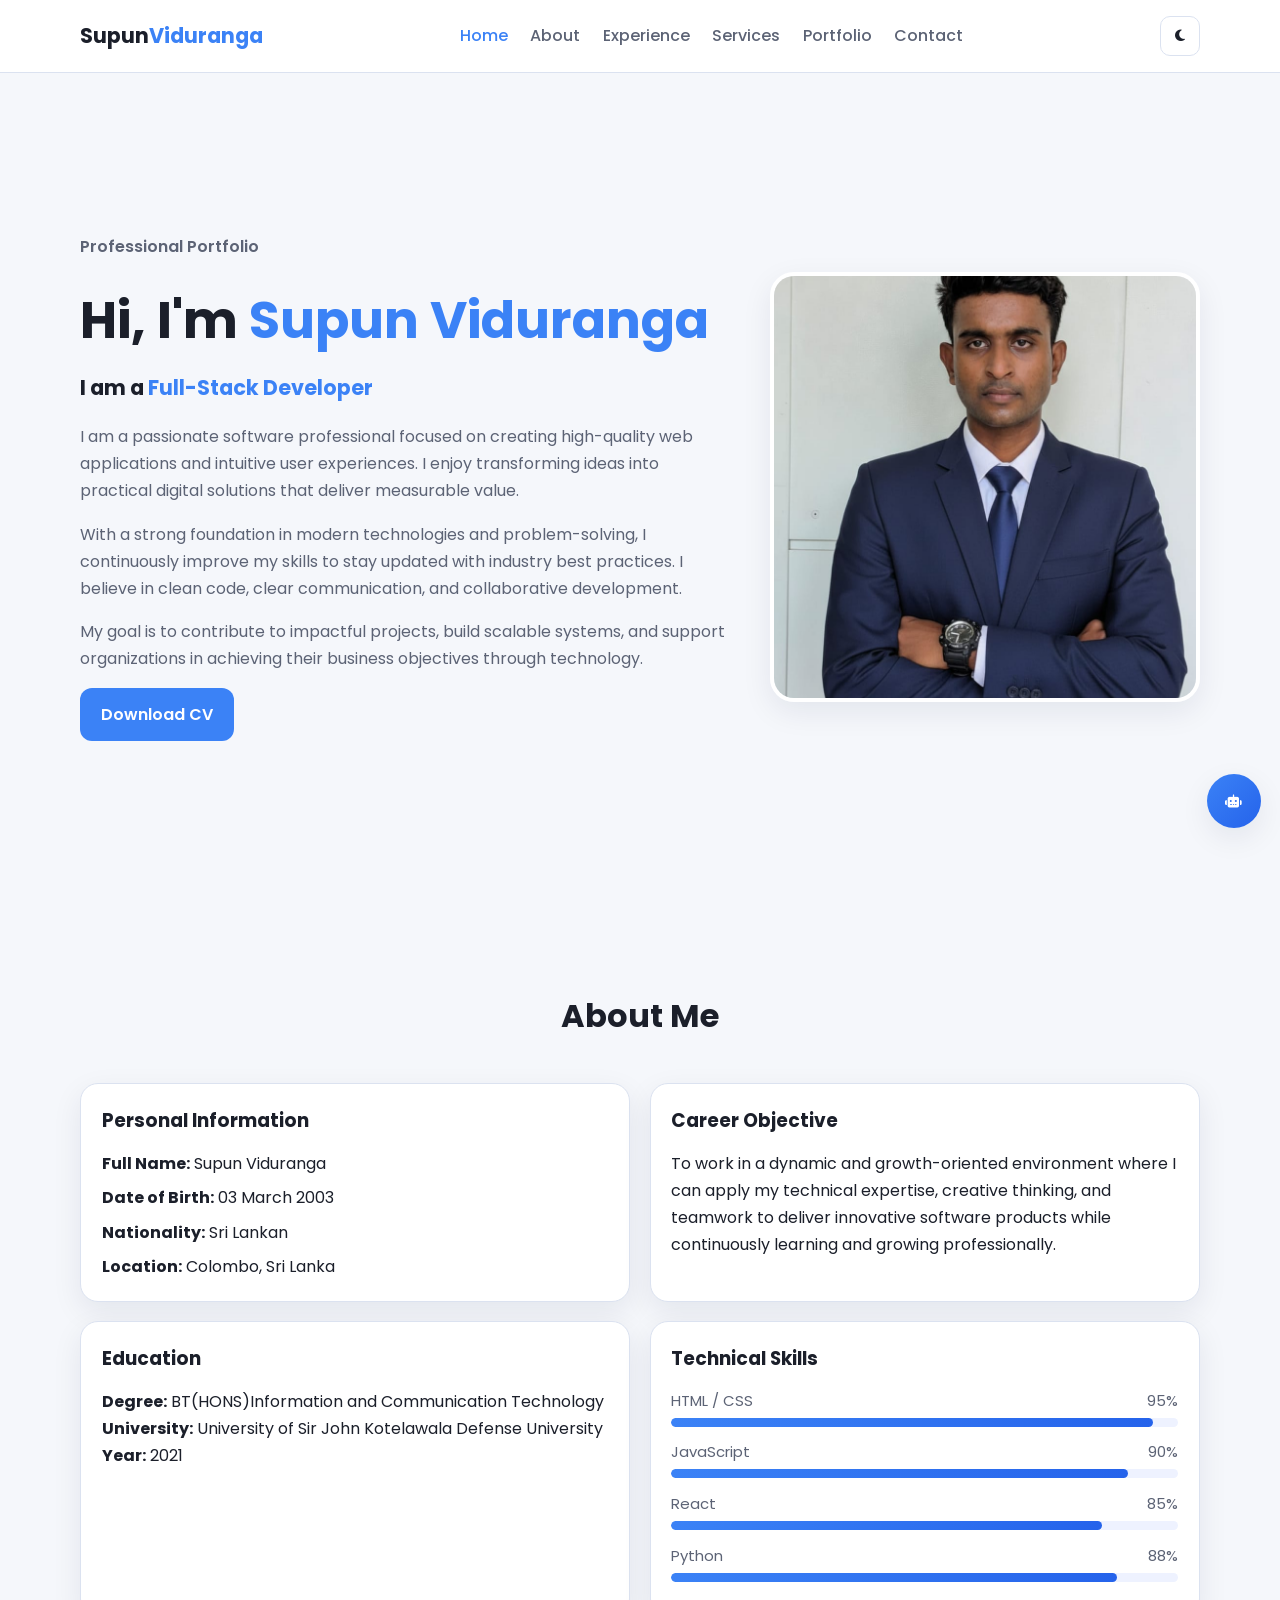
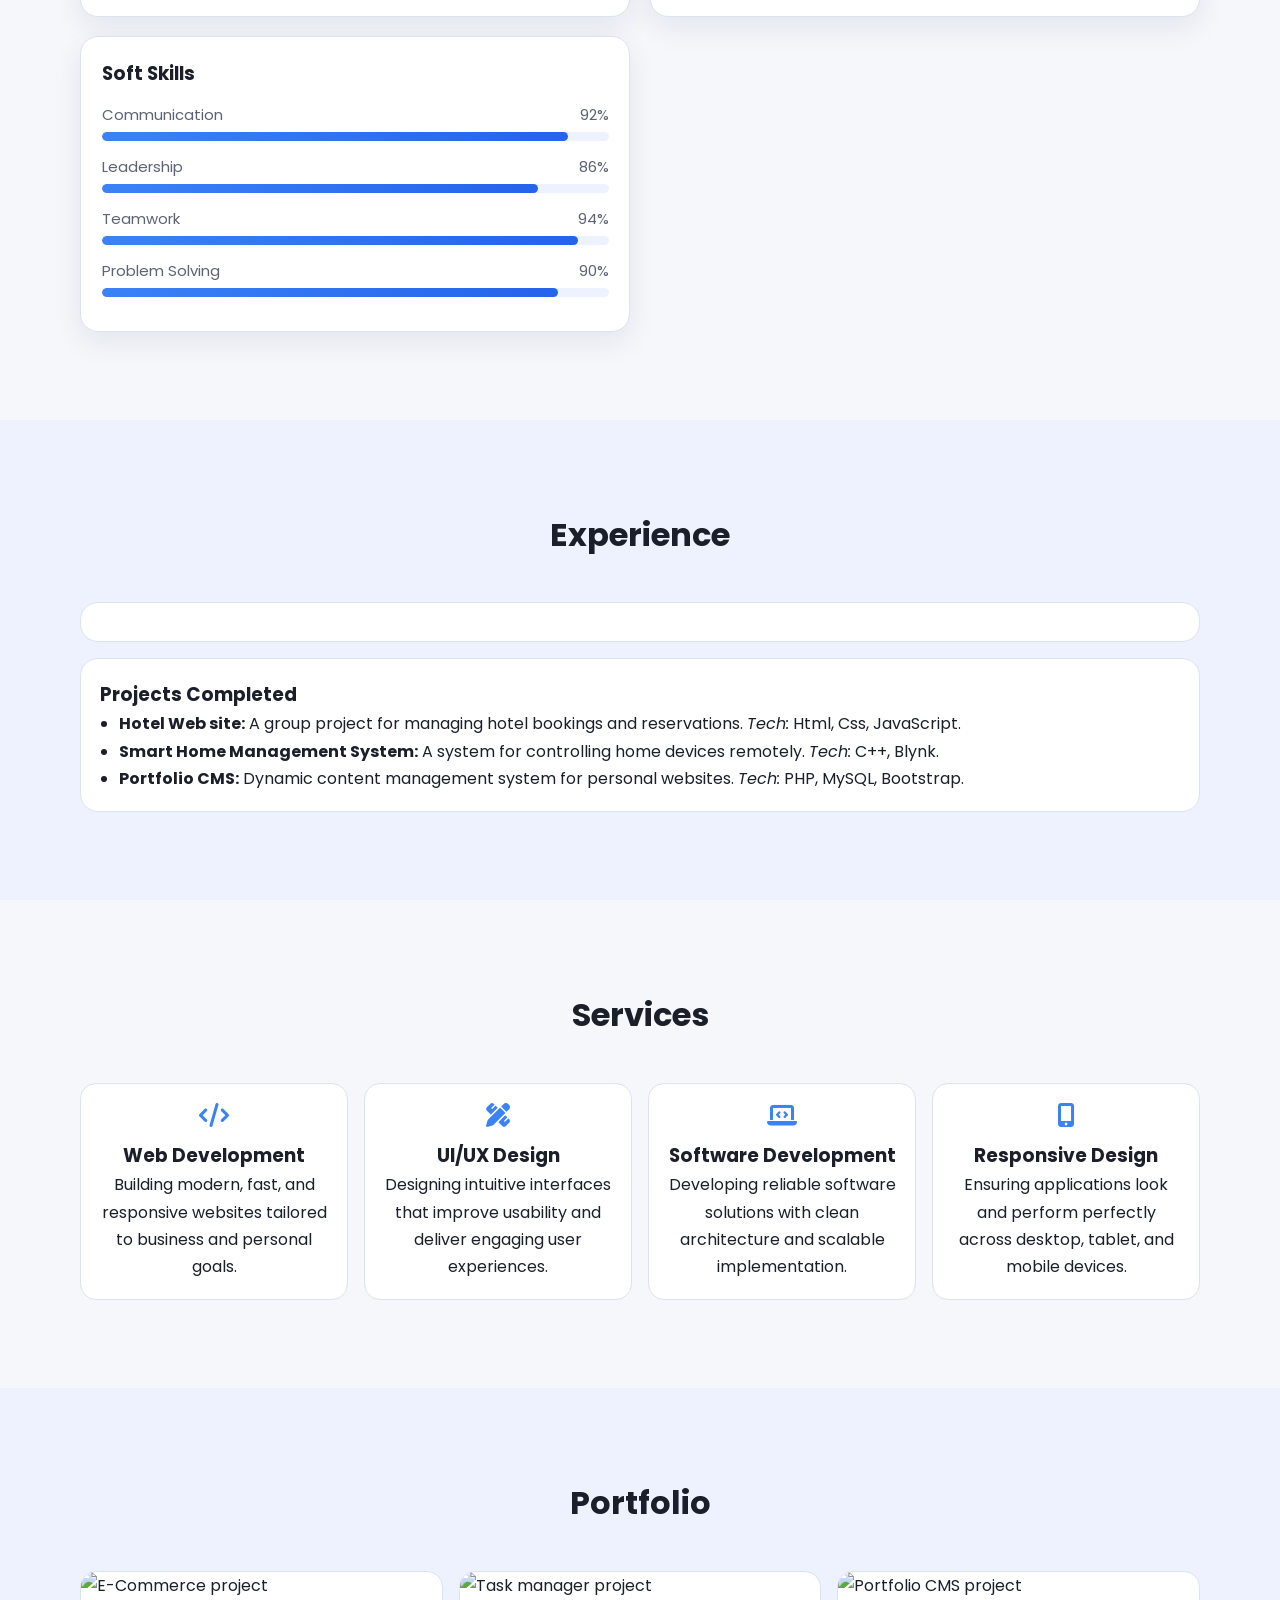
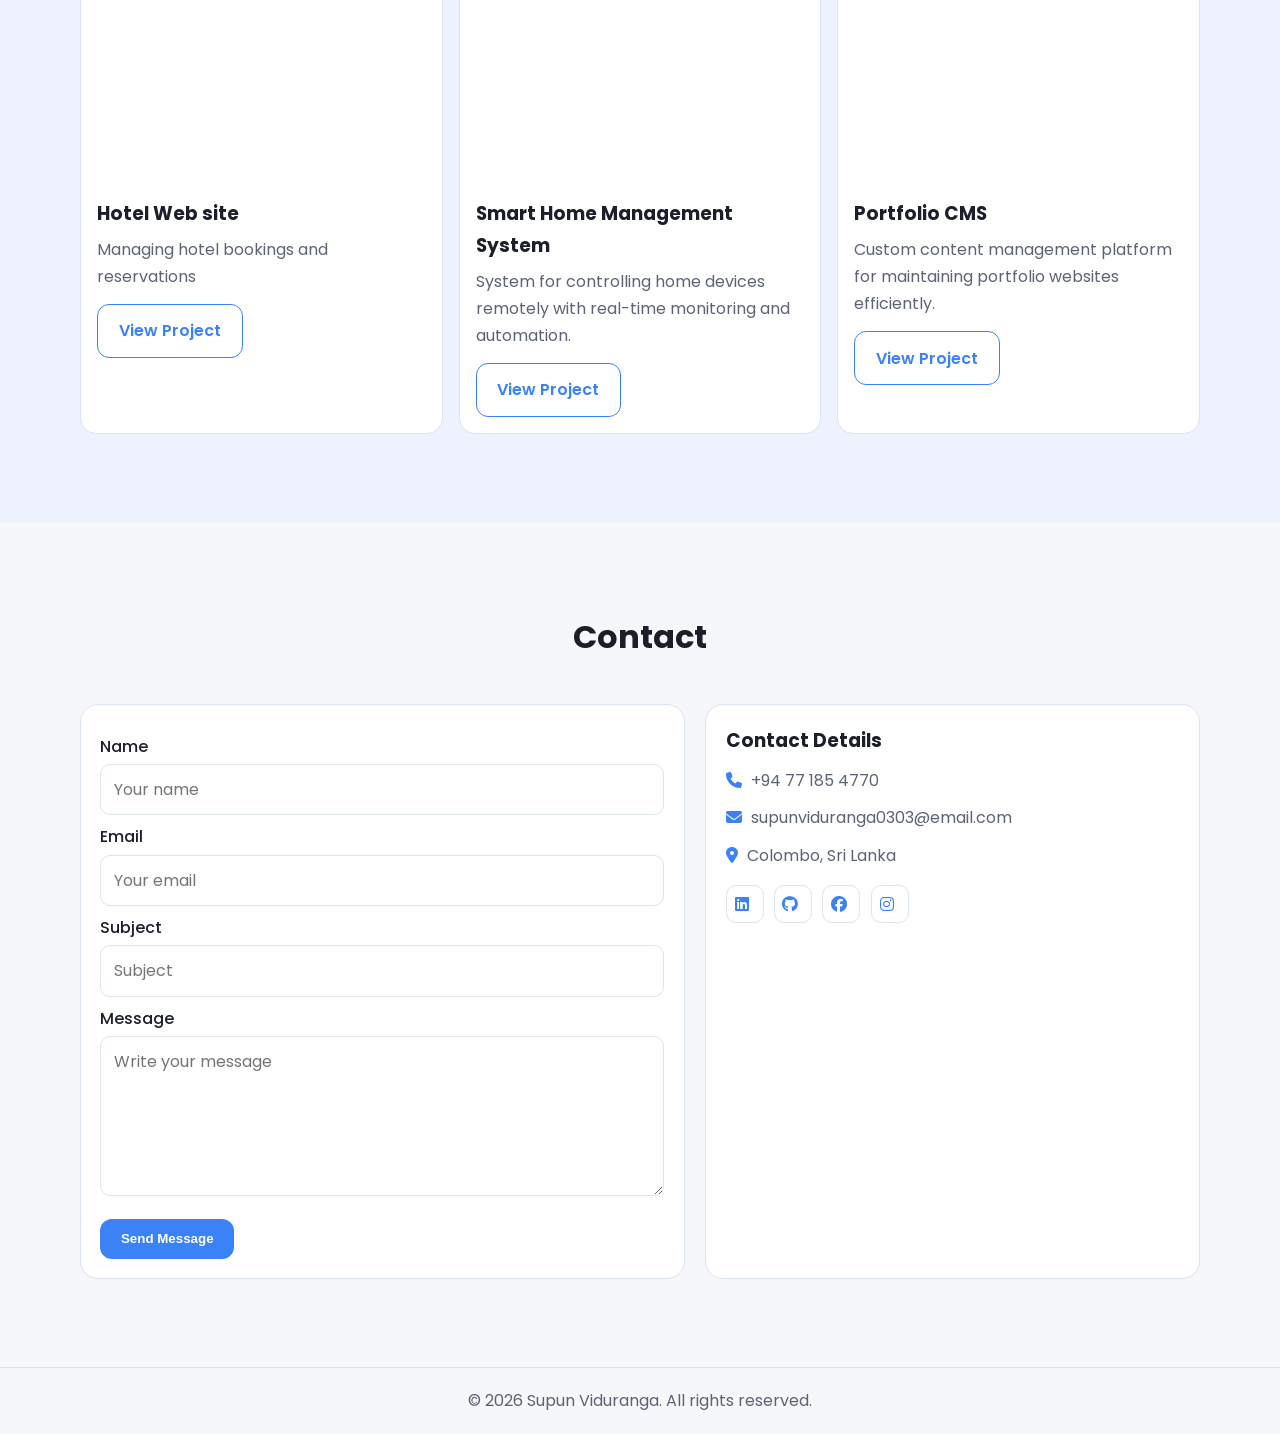
==== commit 753021a0: "Remove experience entries from index.html Removed multiple experience entries from the timeline." ====
--- a/index.html
+++ b/index.html
@@ -4,6 +4,7 @@
   <meta charset="UTF-8" />
   <meta name="viewport" content="width=device-width, initial-scale=1.0" />
   <meta name="description" content="Professional personal portfolio website" />
+  <meta name="google-site-verification" content="LS1iSHPtfDBXRz4MKDWSFcYeYWl_QU-jgDBpNAb353c" />
   <title>Supun Viduranga | Professional Portfolio</title>
   <link rel="preconnect" href="https://fonts.googleapis.com" />
   <link rel="preconnect" href="https://fonts.gstatic.com" crossorigin />
@@ -61,7 +62,7 @@
             My goal is to contribute to impactful projects, build scalable systems, and support organizations in achieving their
             business objectives through technology.
           </p>
-          <a href="C:\Degree\My portfolio\mycv.pdf" class="btn" download>Download CV</a>
+          <a href="./mycv.pdf" class="btn" download>Download CV</a>
         </div>
         <div class="hero-image">
           <img src="./my photo.jpeg" alt="Professional profile of Supun Viduranga" />
@@ -148,31 +149,12 @@
         <h2 class="section-title">Experience</h2>
         <div class="timeline">
           <article class="timeline-card">
-            <h3>Senior Web Developer</h3>
-            <p class="meta">TechNova Solutions | Jan 2023 - Present</p>
-            <p>
-              Leading front-end architecture, building responsive applications, and mentoring junior developers. Improved page speed,
-              accessibility, and code maintainability across enterprise projects.
-            </p>
-          </article>
-
-          <article class="timeline-card">
-            <h3>Software Developer</h3>
-            <p class="meta">CodeCraft Labs | Jul 2021 - Dec 2022</p>
-            <p>
-              Developed full-stack modules, integrated REST APIs, and collaborated with designers to create seamless user interfaces.
-              Contributed to Agile sprints and continuous deployment pipelines.
-            </p>
-          </article>
-
-          <article class="timeline-card">
-            <h3>Software Engineering Intern</h3>
-            <p class="meta">InnoByte Technologies | Jan 2021 - Jun 2021</p>
-            <p>
-              Built internal dashboard features, fixed UI issues, and wrote reusable components that reduced development time.
-              Participated in code reviews and technical documentation.
-            </p>
-          </article>
+            
+          </article>
+
+          
+
+       
         </div>
 
         <div class="projects-summary">
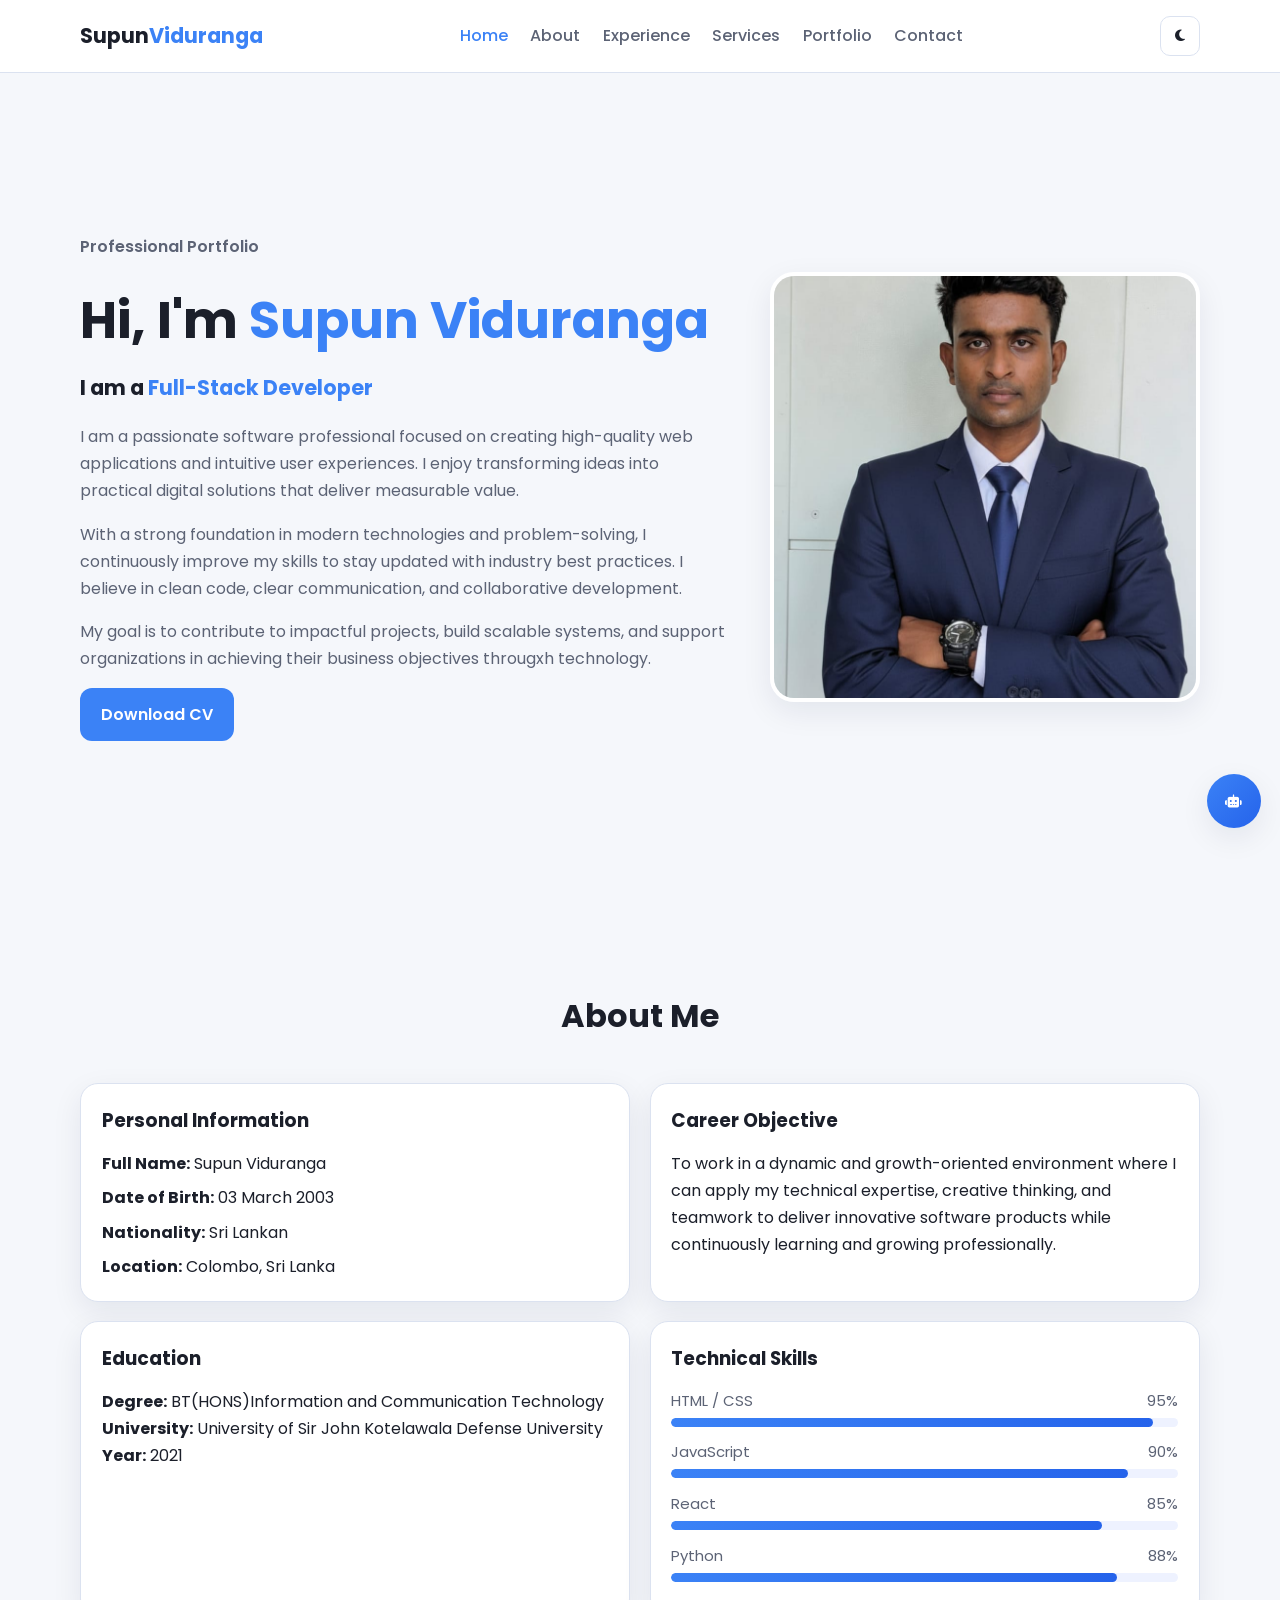
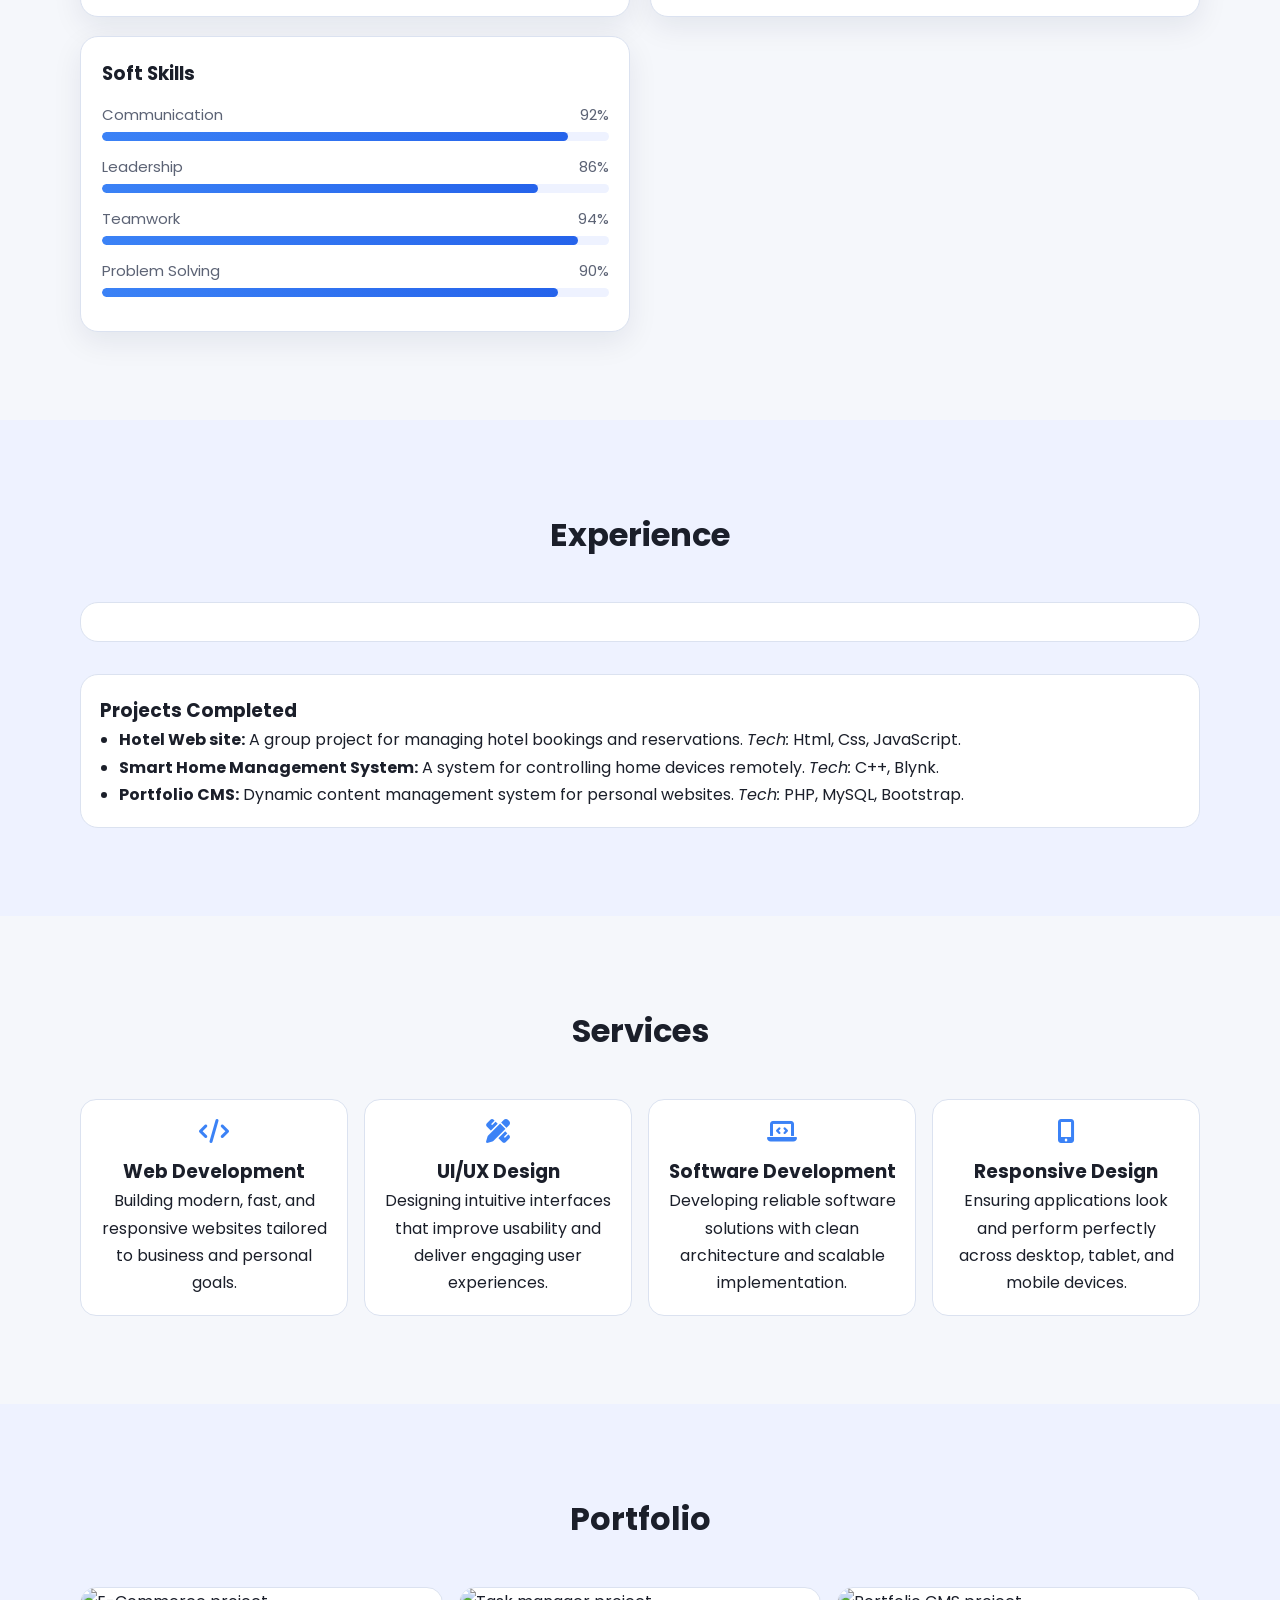
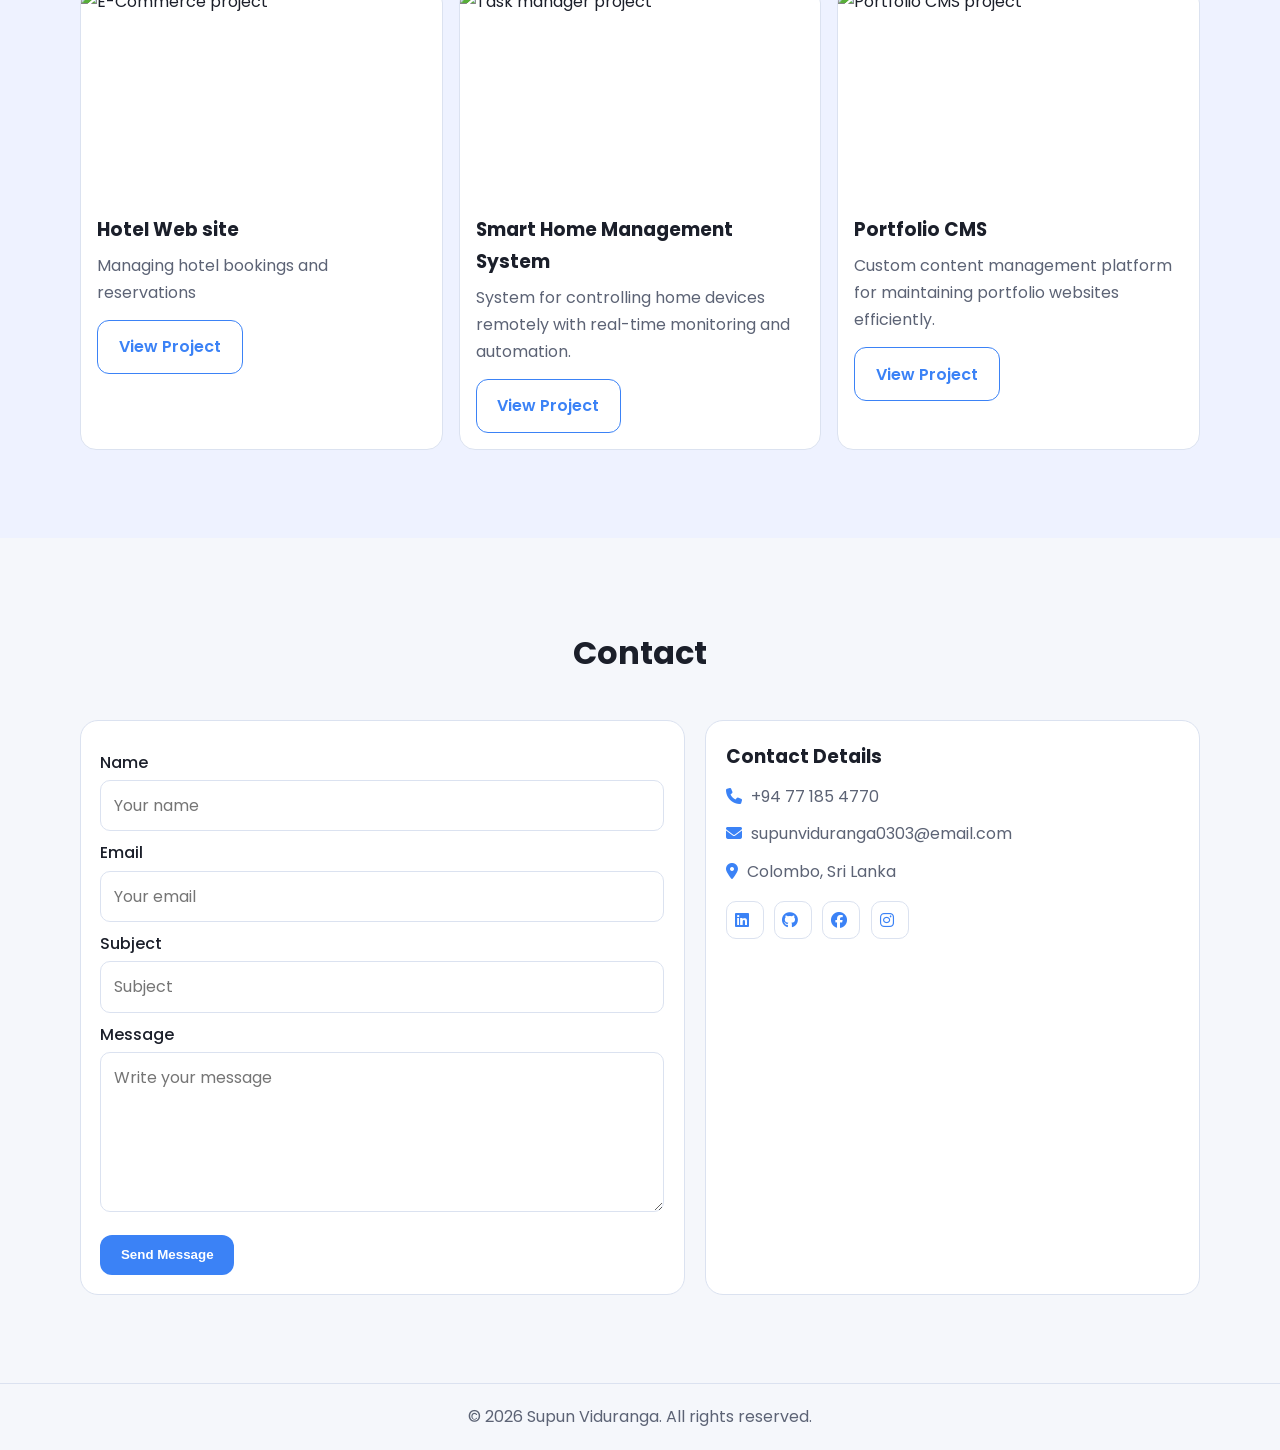
==== commit 1b7dd715: "Update portfolio (automatic push from workspace)" ====
--- a/index.html
+++ b/index.html
@@ -60,9 +60,9 @@
           </p>
           <p>
             My goal is to contribute to impactful projects, build scalable systems, and support organizations in achieving their
-            business objectives through technology.
+            business objectives througxh technology.
           </p>
-          <a href="./mycv.pdf" class="btn" download>Download CV</a>
+          <a href="./SupunViduranga.pdf" class="btn" download>Download CV</a>
         </div>
         <div class="hero-image">
           <img src="./my photo.jpeg" alt="Professional profile of Supun Viduranga" />
@@ -154,9 +154,7 @@
 
           
 
-       
-        </div>
-
+          
         <div class="projects-summary">
           <h3>Projects Completed</h3>
           <ul>
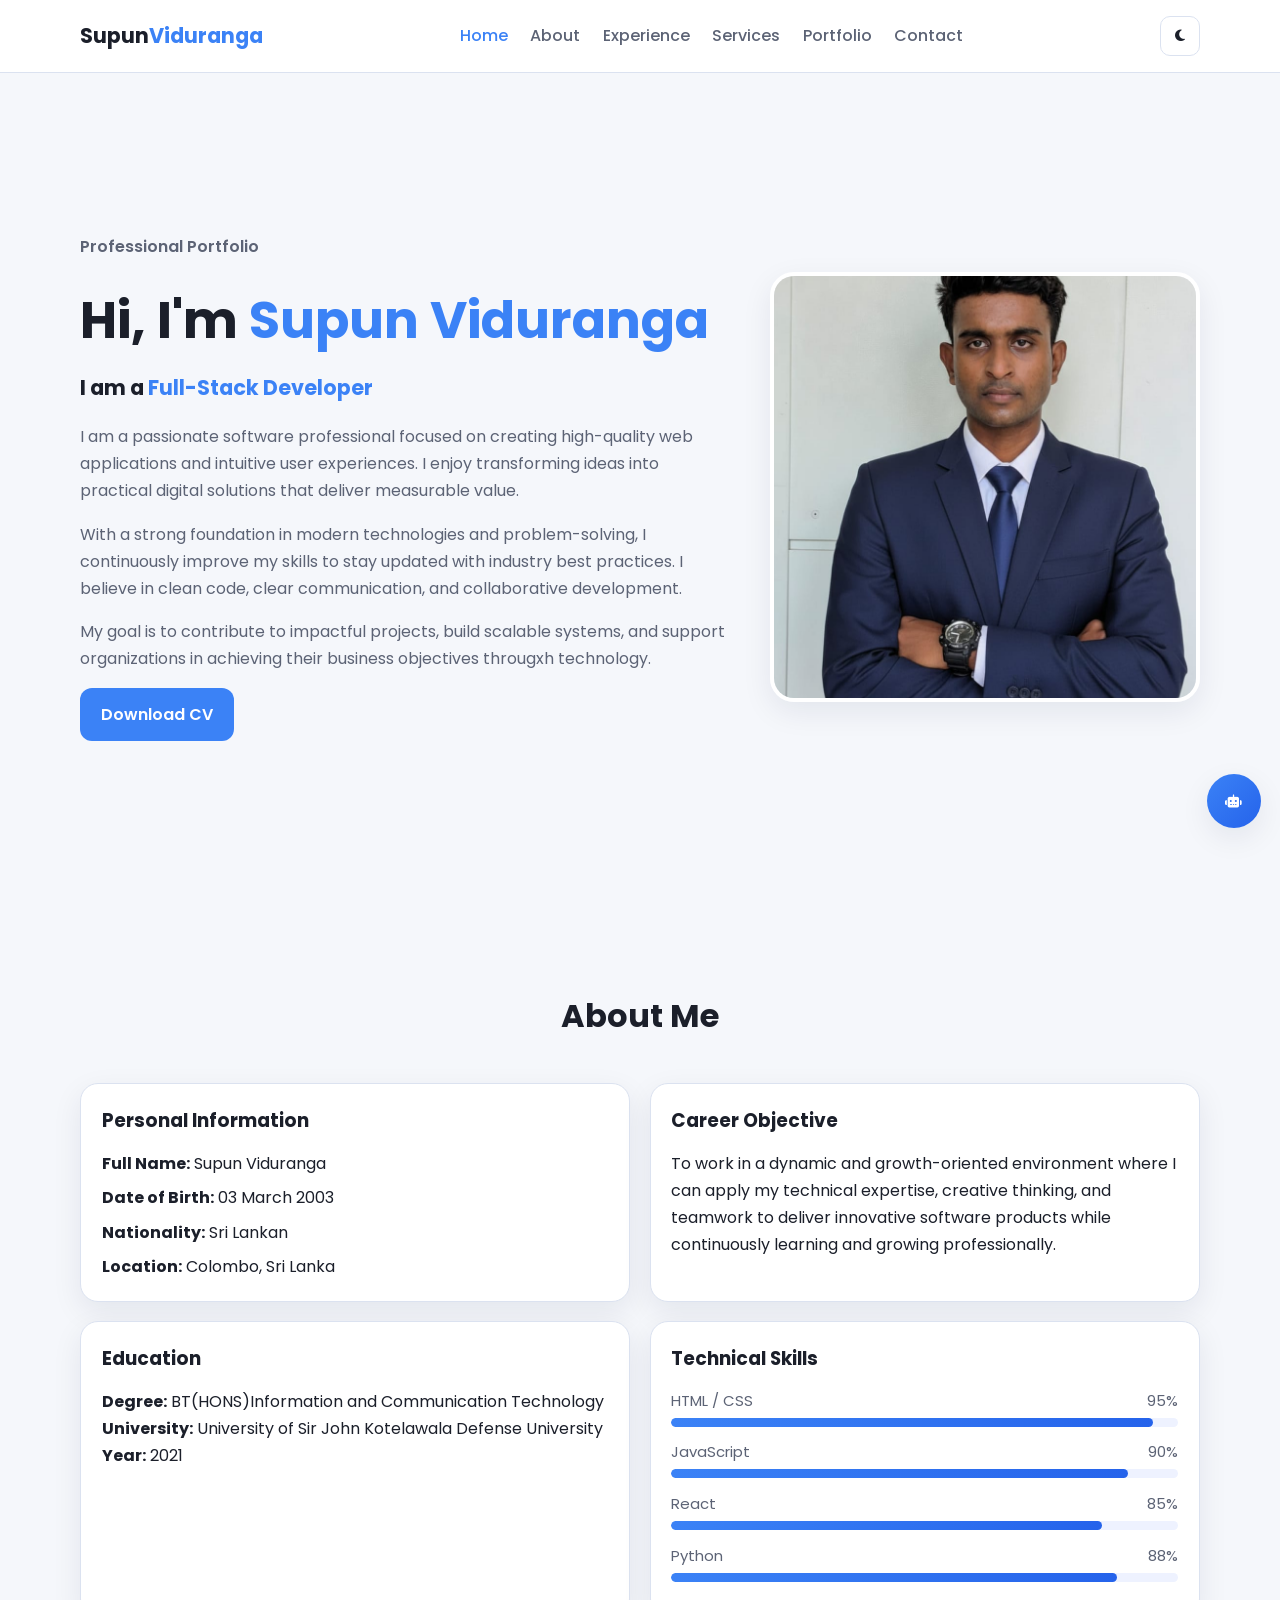
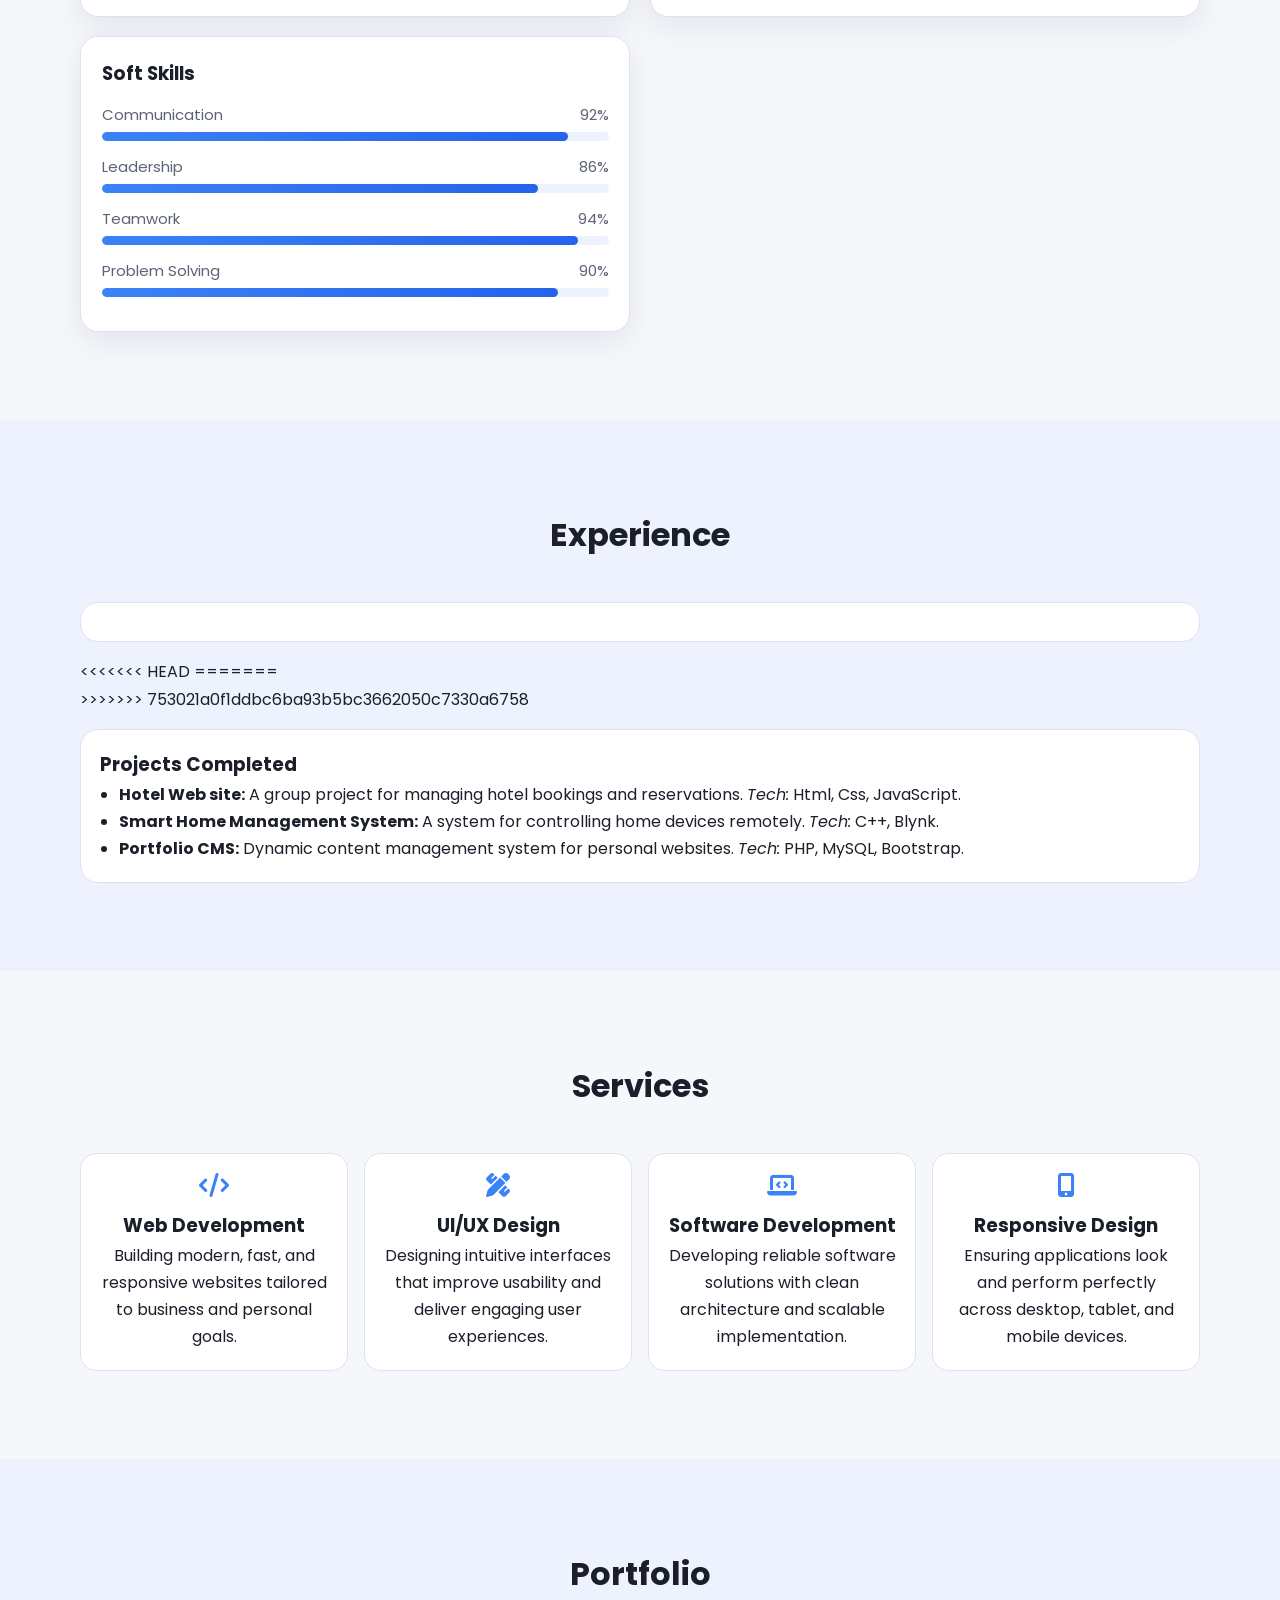
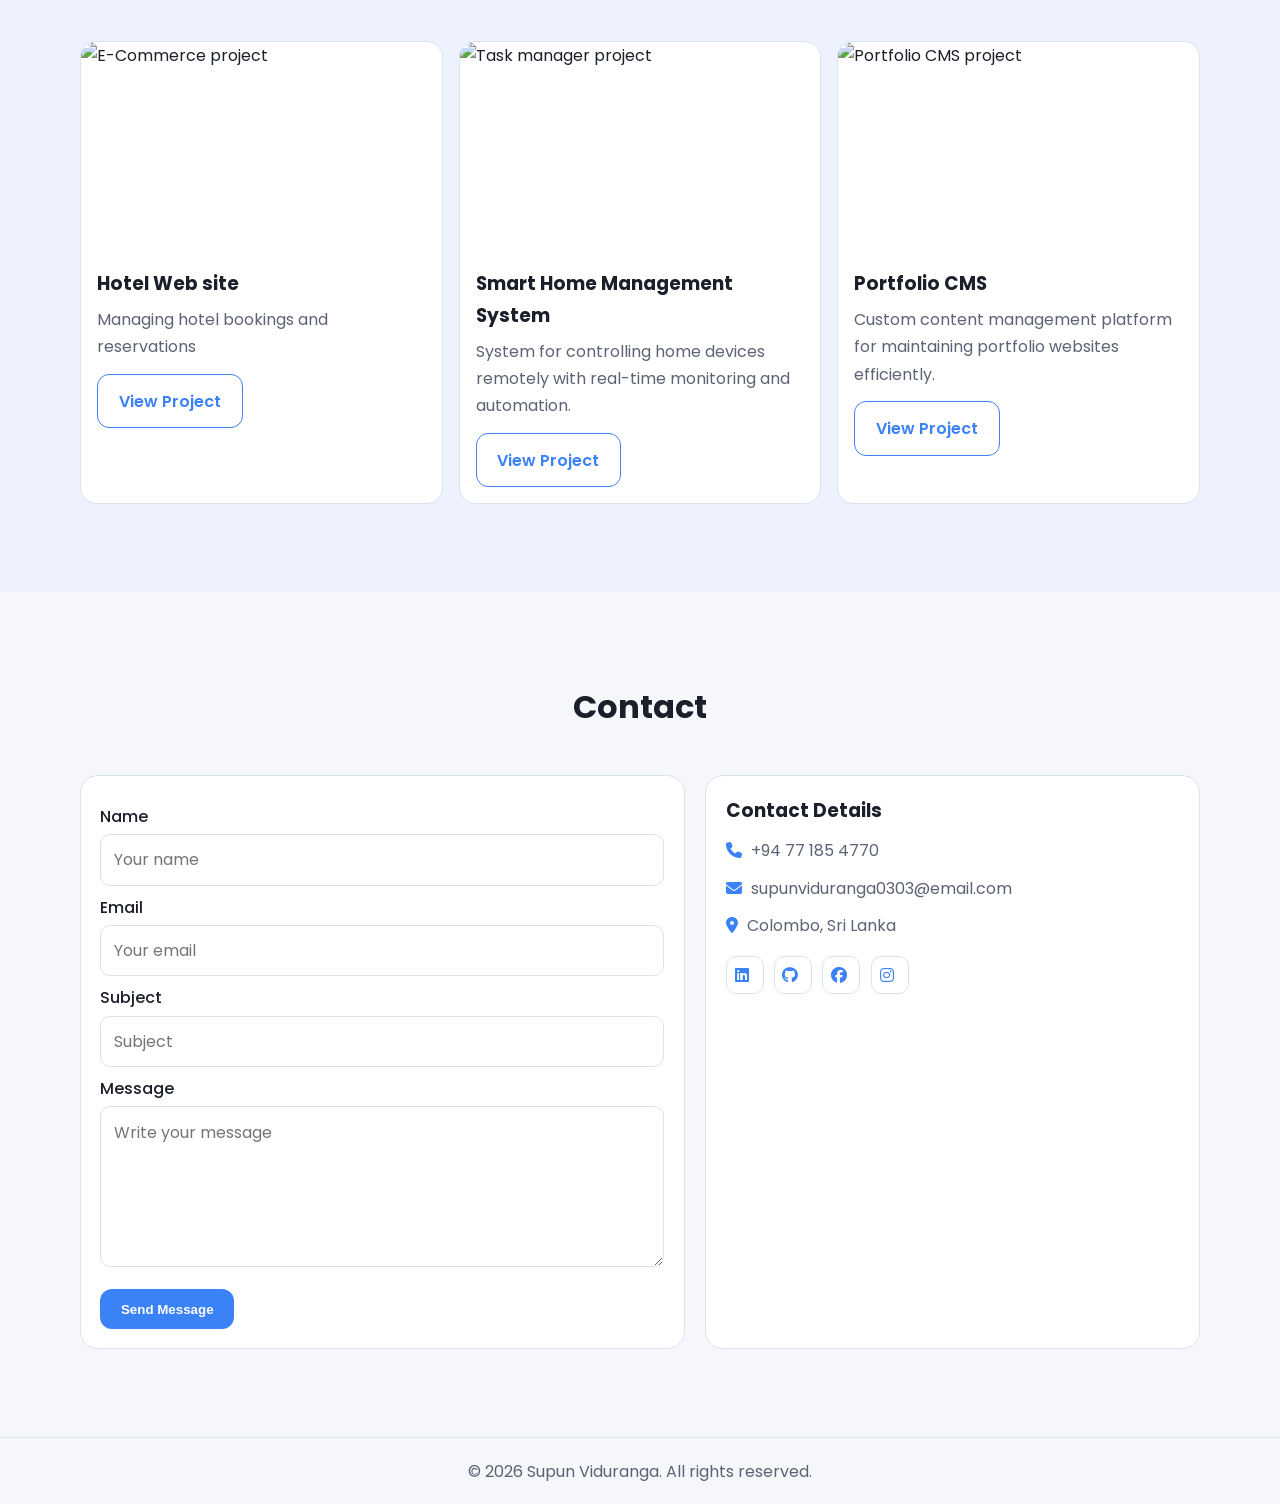
==== commit 936e26a5: "Update portfolio (re-synced)" ====
--- a/index.html
+++ b/index.html
@@ -153,6 +153,12 @@
           </article>
 
           
+<<<<<<< HEAD
+=======
+
+       
+        </div>
+>>>>>>> 753021a0f1ddbc6ba93b5bc3662050c7330a6758
 
           
         <div class="projects-summary">
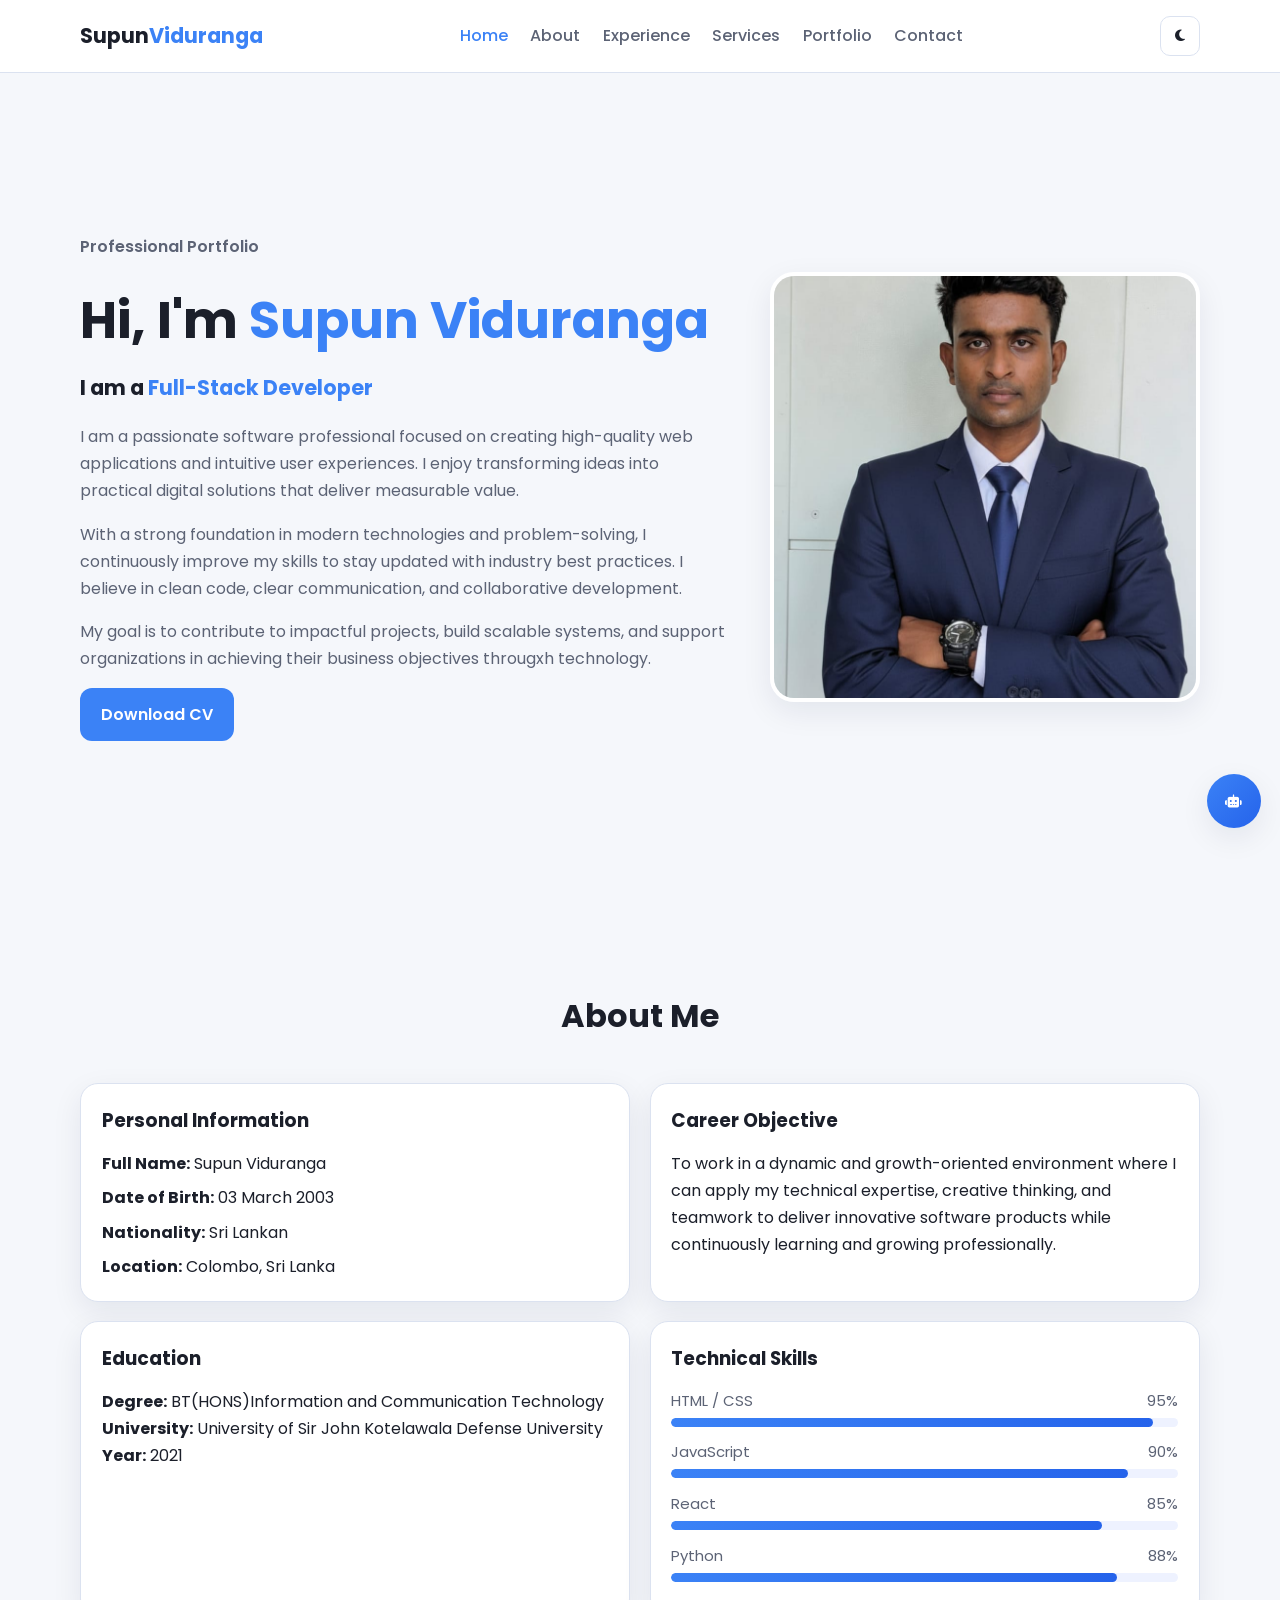
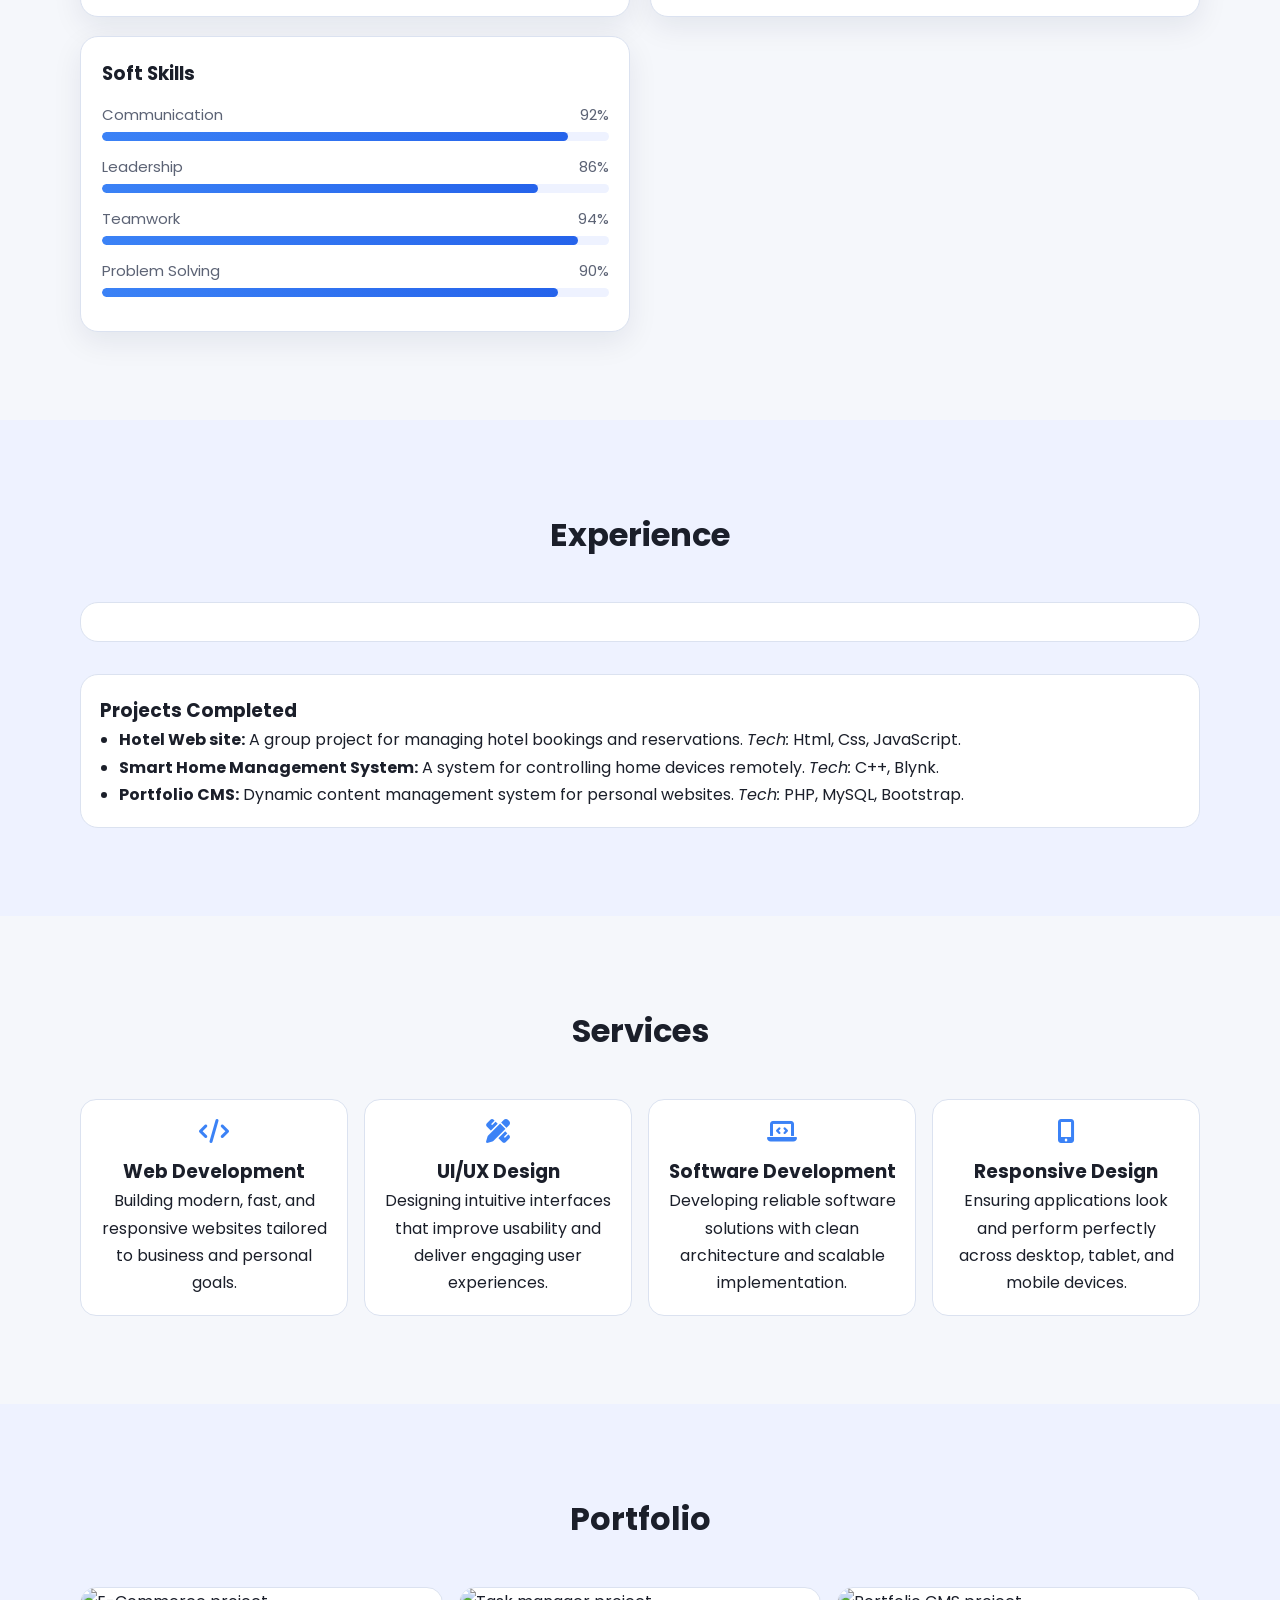
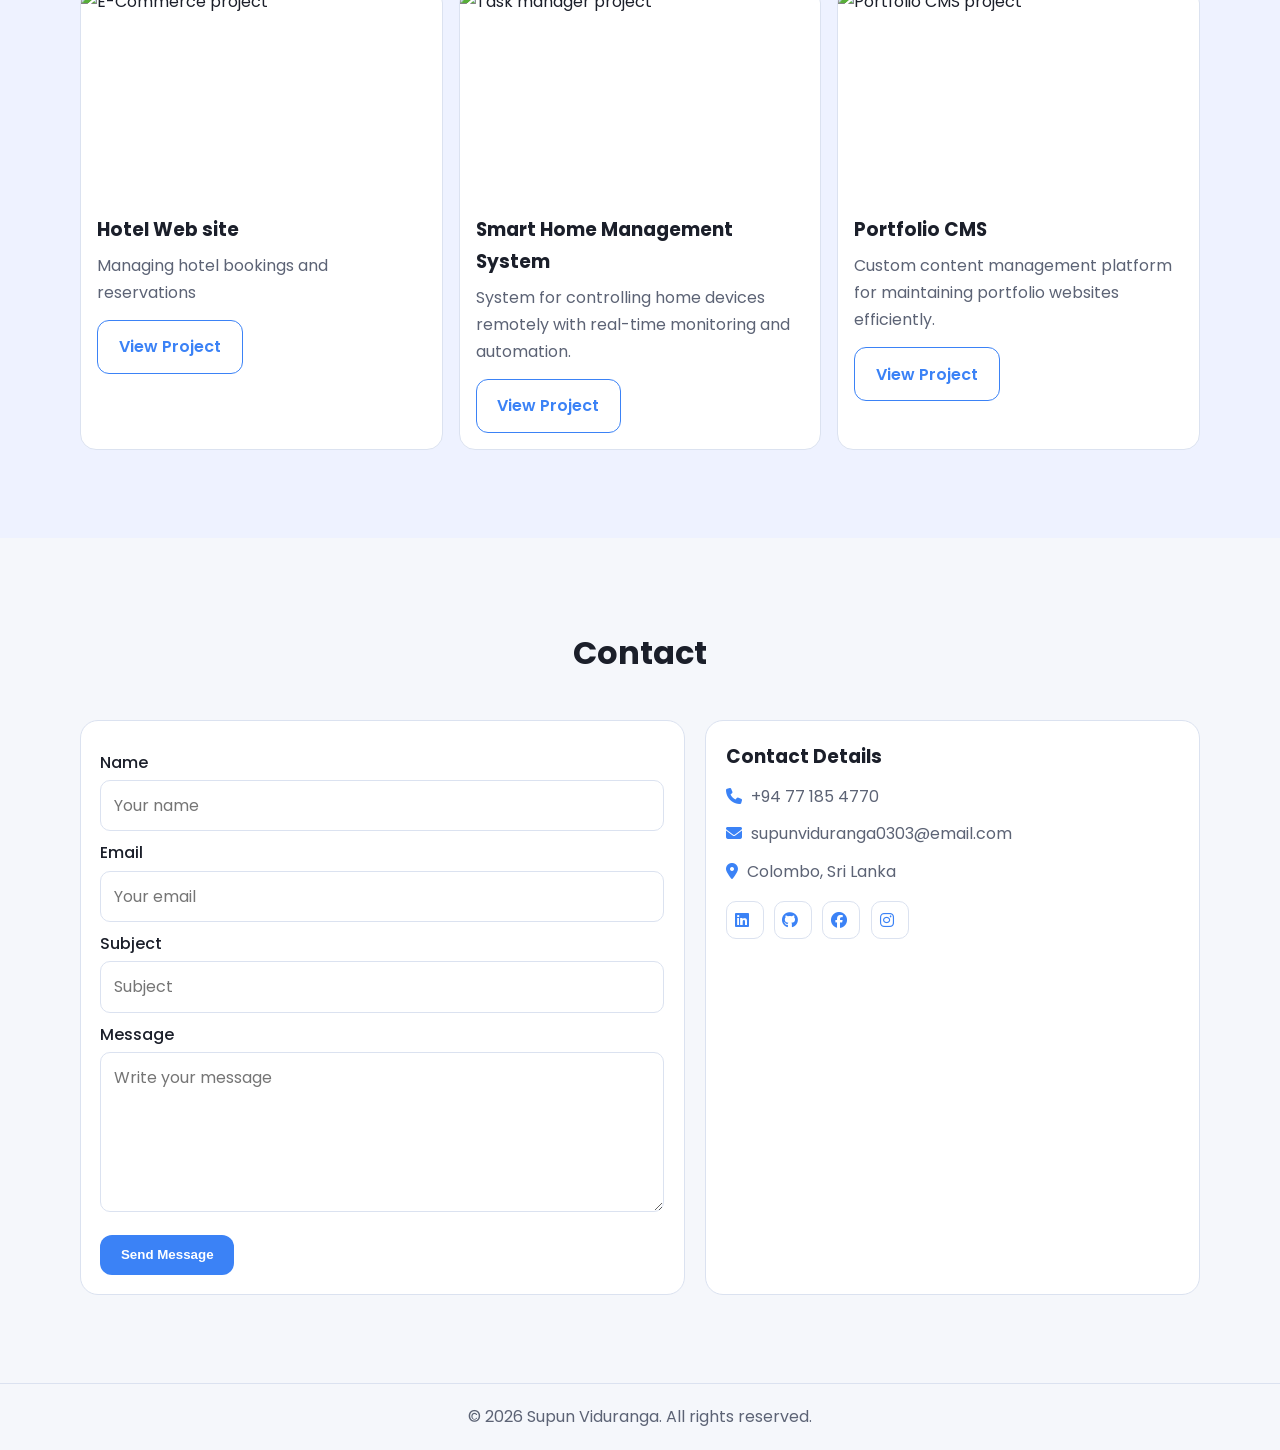
==== commit d68d4e1e: "Update portfolio (automatic push)" ====
--- a/index.html
+++ b/index.html
@@ -152,13 +152,6 @@
             
           </article>
 
-          
-<<<<<<< HEAD
-=======
-
-       
-        </div>
->>>>>>> 753021a0f1ddbc6ba93b5bc3662050c7330a6758
 
           
         <div class="projects-summary">
